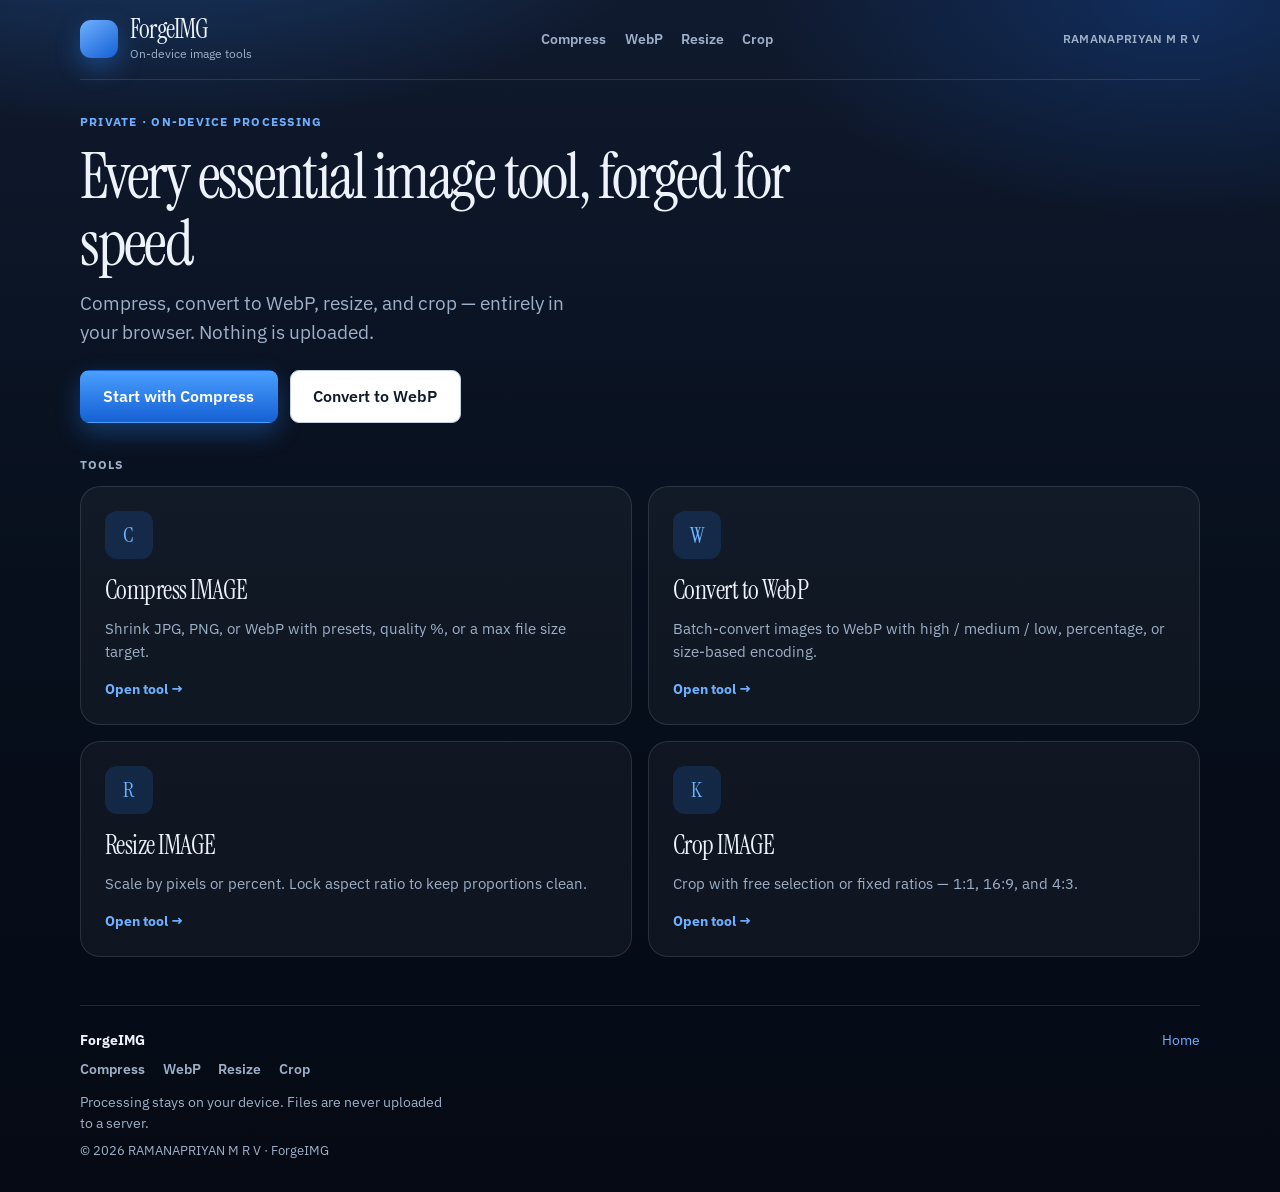
==== index.html @ e2108787 "Replace png-to-webp with ForgeIMG multi-tool suite. Add compress, convert-webp, resize, and crop at " ====
<!DOCTYPE html>
<html lang="en">
  <head>
    <meta charset="UTF-8" />
    <meta name="viewport" content="width=device-width, initial-scale=1" />
    <title>ForgeIMG — On-device image tools</title>
    <meta
      name="description"
      content="ForgeIMG: compress, convert to WebP, resize, and crop images in your browser."
    />
    <link rel="preconnect" href="https://fonts.googleapis.com" />
    <link rel="preconnect" href="https://fonts.gstatic.com" crossorigin />
    <link
      href="https://fonts.googleapis.com/css2?family=IBM+Plex+Sans:wght@400;500;600;700&family=Instrument+Serif:ital@0;1&display=swap"
      rel="stylesheet"
    />
    <link rel="stylesheet" href="assets/css/tokens.css" />
    <link rel="stylesheet" href="assets/css/components.css" />
    <link rel="stylesheet" href="assets/css/site.css" />
  </head>
  <body data-tool="home">
    <div class="site-shell">
      <header class="site-header" id="site-header"></header>
      <main class="site-main">
        <section class="hero">
          <p class="eyebrow">Private · on-device processing</p>
          <h1>Every essential image tool, forged for speed</h1>
          <p class="lede">
            Compress, convert to WebP, resize, and crop — entirely in your
            browser. Nothing is uploaded.
          </p>
          <div class="hero-actions">
            <a class="btn btn-primary btn-lg" href="compress/">Start with Compress</a>
            <a class="btn btn-secondary btn-lg" href="convert-webp/">Convert to WebP</a>
          </div>
        </section>

        <p class="section-label">Tools</p>
        <section class="tool-grid" aria-label="ForgeIMG tools">
          <a class="tool-card" href="compress/">
            <div class="tool-card-icon" aria-hidden="true">C</div>
            <h2>Compress IMAGE</h2>
            <p>
              Shrink JPG, PNG, or WebP with presets, quality %, or a max file
              size target.
            </p>
            <span class="tool-card-cta">Open tool →</span>
          </a>
          <a class="tool-card" href="convert-webp/">
            <div class="tool-card-icon" aria-hidden="true">W</div>
            <h2>Convert to WebP</h2>
            <p>
              Batch-convert images to WebP with high / medium / low, percentage,
              or size-based encoding.
            </p>
            <span class="tool-card-cta">Open tool →</span>
          </a>
          <a class="tool-card" href="resize/">
            <div class="tool-card-icon" aria-hidden="true">R</div>
            <h2>Resize IMAGE</h2>
            <p>
              Scale by pixels or percent. Lock aspect ratio to keep proportions
              clean.
            </p>
            <span class="tool-card-cta">Open tool →</span>
          </a>
          <a class="tool-card" href="crop/">
            <div class="tool-card-icon" aria-hidden="true">K</div>
            <h2>Crop IMAGE</h2>
            <p>
              Crop with free selection or fixed ratios — 1:1, 16:9, and 4:3.
            </p>
            <span class="tool-card-cta">Open tool →</span>
          </a>
        </section>
      </main>
      <footer class="site-footer" id="site-footer"></footer>
    </div>
    <script src="assets/js/chrome.js"></script>
  </body>
</html>
---- assets/css/tokens.css ----
:root {
  --bg-deep: #070f1c;
  --bg-mid: #101a2e;
  --accent: #2f8cff;
  --accent-hot: #6eb0ff;
  --accent-deep: #1560d4;
  --accent-soft: rgba(47, 140, 255, 0.16);
  --surface: #ffffff;
  --surface-muted: #f5f8fc;
  --ink: #0f1b2d;
  --ink-muted: #5b6b82;
  --ink-faint: #8a99ae;
  --ink-on-dark: #eef3fb;
  --ink-dark-muted: #9eb0c8;
  --line: #d7e0ec;
  --line-strong: #c2cfdf;
  --line-on-dark: rgba(238, 243, 251, 0.12);
  --ok: #0f8a5f;
  --ok-bg: #e8f7f1;
  --danger: #c0392b;
  --radius: 14px;
  --radius-sm: 9px;
  --radius-lg: 20px;
  --space-1: 0.25rem;
  --space-2: 0.5rem;
  --space-3: 0.75rem;
  --space-4: 1rem;
  --space-5: 1.5rem;
  --space-6: 2rem;
  --space-7: 3rem;
  --space-8: 4rem;
  --max: 1120px;
  --font-display: "Instrument Serif", Georgia, serif;
  --font-ui: "IBM Plex Sans", "Segoe UI", sans-serif;
  --shadow: 0 1px 2px rgba(15, 27, 45, 0.05), 0 12px 32px rgba(15, 27, 45, 0.08);
  --shadow-lg: 0 28px 70px rgba(3, 12, 28, 0.5);
  --blue-ring: rgba(47, 140, 255, 0.28);
}
---- assets/css/components.css ----
*,
*::before,
*::after {
  box-sizing: border-box;
}

/* .btn { display:inline-flex } must not override native hidden */
[hidden] {
  display: none !important;
}

html {
  scroll-behavior: smooth;
}

body {
  margin: 0;
  min-height: 100vh;
  font-family: var(--font-ui);
  font-size: 15.5px;
  color: var(--ink-on-dark);
  background:
    radial-gradient(1000px 480px at 12% -12%, rgba(47, 140, 255, 0.34), transparent 56%),
    radial-gradient(800px 420px at 92% 0%, rgba(21, 96, 212, 0.28), transparent 52%),
    linear-gradient(180deg, var(--bg-mid) 0%, var(--bg-deep) 50%, #050a14 100%);
  line-height: 1.5;
  -webkit-font-smoothing: antialiased;
}

body.modal-open {
  overflow: hidden;
}

a {
  color: var(--accent-hot);
  text-decoration: none;
}

a:hover {
  text-decoration: underline;
}

.site-shell {
  width: min(var(--max), calc(100% - 2rem));
  margin: 0 auto;
  min-height: 100vh;
  display: flex;
  flex-direction: column;
}

.site-main {
  flex: 1;
  padding-bottom: var(--space-7);
}

/* Header */
.site-header {
  display: flex;
  align-items: center;
  justify-content: space-between;
  gap: var(--space-4);
  padding: var(--space-4) 0;
  border-bottom: 1px solid var(--line-on-dark);
  margin-bottom: var(--space-6);
}

.brand-link {
  display: flex;
  align-items: center;
  gap: 0.75rem;
  color: inherit;
  text-decoration: none;
}

.brand-link:hover {
  text-decoration: none;
}

.brand-mark {
  width: 38px;
  height: 38px;
  border-radius: 11px;
  background: linear-gradient(145deg, var(--accent-hot), var(--accent-deep));
  box-shadow: 0 10px 24px rgba(47, 140, 255, 0.35);
  flex-shrink: 0;
}

.brand-name {
  margin: 0;
  font-family: var(--font-display);
  font-size: 1.65rem;
  letter-spacing: -0.03em;
  line-height: 1;
}

.brand-tag {
  margin: 0.15rem 0 0;
  font-size: 0.75rem;
  color: var(--ink-dark-muted);
}

.header-nav {
  display: flex;
  flex-wrap: wrap;
  align-items: center;
  gap: 0.35rem 0.85rem;
}

.header-nav a {
  color: var(--ink-dark-muted);
  font-size: 0.86rem;
  font-weight: 600;
  text-decoration: none;
  padding: 0.35rem 0.15rem;
}

.header-nav a:hover,
.header-nav a.is-active {
  color: var(--ink-on-dark);
}

.header-author {
  margin: 0;
  font-size: 0.75rem;
  font-weight: 600;
  color: var(--ink-dark-muted);
  letter-spacing: 0.03em;
}

/* Footer */
.site-footer {
  margin-top: auto;
  padding: var(--space-5) 0 var(--space-6);
  border-top: 1px solid var(--line-on-dark);
  color: var(--ink-dark-muted);
  font-size: 0.86rem;
}

.footer-grid {
  display: flex;
  flex-wrap: wrap;
  justify-content: space-between;
  gap: var(--space-4);
}

.footer-links {
  display: flex;
  flex-wrap: wrap;
  gap: 0.75rem 1.1rem;
}

.footer-links a {
  color: var(--ink-dark-muted);
  font-weight: 600;
  text-decoration: none;
}

.footer-links a:hover {
  color: var(--accent-hot);
}

.footer-note {
  margin: var(--space-3) 0 0;
  max-width: 46ch;
}

.footer-copy {
  margin: var(--space-2) 0 0;
  font-size: 0.8rem;
}

/* Buttons */
.btn {
  display: inline-flex;
  align-items: center;
  justify-content: center;
  gap: 0.35rem;
  border: 1px solid transparent;
  border-radius: var(--radius-sm);
  font: inherit;
  font-weight: 600;
  font-size: 0.875rem;
  padding: 0.6rem 1.05rem;
  cursor: pointer;
  text-decoration: none;
  transition: background 0.15s ease, border-color 0.15s ease, transform 0.15s ease;
}

.btn:hover {
  text-decoration: none;
}

.btn:disabled {
  opacity: 0.45;
  cursor: not-allowed;
}

.btn-lg {
  padding: 0.85rem 1.4rem;
  font-size: 0.98rem;
}

.btn-primary {
  background: linear-gradient(180deg, #4a9fff, var(--accent-deep));
  color: #fff;
  box-shadow: 0 10px 24px rgba(47, 140, 255, 0.32);
}

.btn-primary:hover:not(:disabled) {
  background: linear-gradient(180deg, #6eb0ff, #1a6fe0);
  color: #fff;
  transform: translateY(-1px);
  box-shadow: 0 14px 28px rgba(47, 140, 255, 0.4);
}

.btn-primary:active:not(:disabled) {
  background: linear-gradient(180deg, var(--accent-deep), #0f4fa8);
  color: #fff;
  transform: translateY(1px);
  box-shadow: 0 4px 12px rgba(47, 140, 255, 0.28);
}

.btn-secondary {
  background: var(--surface);
  color: var(--ink);
  border-color: var(--line-strong);
}

.btn-secondary:hover:not(:disabled) {
  background: var(--surface-muted);
}

.btn-tiny {
  padding: 0.32rem 0.65rem;
  font-size: 0.78rem;
}

.icon-btn {
  width: 36px;
  height: 36px;
  border: 1px solid var(--line);
  border-radius: var(--radius-sm);
  background: var(--surface);
  color: var(--ink-muted);
  font-size: 1rem;
  cursor: pointer;
}

.icon-btn:hover {
  background: var(--surface-muted);
  color: var(--ink);
}

/* Tool cards */
.tool-grid {
  display: grid;
  grid-template-columns: repeat(2, 1fr);
  gap: var(--space-4);
}

.tool-card {
  display: block;
  padding: var(--space-5);
  border-radius: var(--radius-lg);
  background: rgba(255, 255, 255, 0.04);
  border: 1px solid var(--line-on-dark);
  color: inherit;
  text-decoration: none;
  transition: border-color 0.15s ease, background 0.15s ease, transform 0.15s ease;
  animation: rise 0.65s ease both;
}

.tool-card:hover {
  text-decoration: none;
  border-color: rgba(110, 176, 255, 0.45);
  background: rgba(47, 140, 255, 0.1);
  transform: translateY(-2px);
}

.tool-card-icon {
  width: 48px;
  height: 48px;
  border-radius: 12px;
  display: grid;
  place-items: center;
  margin-bottom: var(--space-3);
  background: var(--accent-soft);
  color: var(--accent-hot);
  font-family: var(--font-display);
  font-size: 1.35rem;
}

.tool-card h2 {
  margin: 0 0 0.4rem;
  font-family: var(--font-display);
  font-size: 1.65rem;
  font-weight: 400;
  letter-spacing: -0.02em;
}

.tool-card p {
  margin: 0;
  color: var(--ink-dark-muted);
  font-size: 0.95rem;
}

.tool-card-cta {
  display: inline-block;
  margin-top: var(--space-4);
  font-size: 0.85rem;
  font-weight: 700;
  color: var(--accent-hot);
}

/* Modal */
.modal-root {
  position: fixed;
  inset: 0;
  z-index: 50;
  display: flex;
  justify-content: flex-end;
  align-items: stretch;
  padding: 0;
}

.modal-root[hidden] {
  display: none;
}

.modal-backdrop {
  position: absolute;
  inset: 0;
  background: rgba(4, 10, 20, 0.5);
  backdrop-filter: blur(5px);
  animation: backdropIn 0.2s ease;
}

.modal {
  position: relative;
  z-index: 1;
  width: min(520px, 100%);
  height: 100%;
  max-height: 100vh;
  display: flex;
  flex-direction: column;
  background: var(--surface);
  color: var(--ink);
  border-radius: 0;
  border-left: 1px solid rgba(255, 255, 255, 0.08);
  box-shadow: -18px 0 48px rgba(3, 12, 28, 0.45);
  overflow: hidden;
  animation: drawerIn 0.28s cubic-bezier(0.22, 1, 0.36, 1);
}

@keyframes backdropIn {
  from {
    opacity: 0;
  }
  to {
    opacity: 1;
  }
}

@keyframes drawerIn {
  from {
    opacity: 0.85;
    transform: translateX(28px);
  }
  to {
    opacity: 1;
    transform: none;
  }
}

.modal-header {
  display: flex;
  align-items: flex-start;
  justify-content: space-between;
  gap: var(--space-4);
  padding: 1.15rem 1.25rem 0.95rem;
  border-bottom: 1px solid var(--line);
}

.modal-kicker {
  margin: 0 0 0.2rem;
  font-size: 0.7rem;
  font-weight: 700;
  letter-spacing: 0.08em;
  text-transform: uppercase;
  color: var(--accent);
}

.modal-header h2 {
  margin: 0;
  font-size: 1.25rem;
  font-weight: 700;
  letter-spacing: -0.02em;
}

.steps {
  display: grid;
  grid-template-columns: repeat(3, 1fr);
  gap: 0.35rem;
  padding: 0.75rem 1.25rem;
  background: var(--surface-muted);
  border-bottom: 1px solid var(--line);
}

.step {
  display: flex;
  align-items: center;
  justify-content: center;
  gap: 0.45rem;
  border: 1px solid transparent;
  background: transparent;
  color: var(--ink-faint);
  font: inherit;
  font-size: 0.82rem;
  font-weight: 600;
  padding: 0.55rem 0.4rem;
  border-radius: 999px;
  cursor: pointer;
}

.step.is-active {
  background: var(--surface);
  color: var(--ink);
  border-color: var(--line);
  box-shadow: 0 1px 2px rgba(15, 27, 45, 0.06);
}

.step.is-done {
  color: var(--accent);
}

.step-num {
  width: 20px;
  height: 20px;
  border-radius: 50%;
  display: grid;
  place-items: center;
  font-size: 0.7rem;
  background: #e7eef8;
  color: var(--ink-muted);
}

.step.is-active .step-num {
  background: var(--accent);
  color: #fff;
}

.modal-body {
  flex: 1;
  overflow: auto;
  padding: 1.15rem 1.25rem;
  background: #fbfcfe;
}

.step-view {
  display: none;
}

.step-view.is-active {
  display: block;
}

.dropzone {
  min-height: 220px;
  border: 1.5px dashed var(--line-strong);
  border-radius: var(--radius);
  background: var(--surface);
  display: grid;
  place-items: center;
  cursor: pointer;
  transition: border-color 0.15s ease, background 0.15s ease, box-shadow 0.15s ease;
}

.dropzone:hover,
.dropzone:focus-visible {
  border-color: #9fc0f5;
  background: #eef5ff;
  outline: none;
}

.dropzone.is-dragover {
  border-color: var(--accent);
  background: #eef5ff;
  box-shadow: 0 0 0 4px var(--blue-ring);
}

.dropzone.has-files {
  border-style: solid;
  border-color: #8fd0b4;
  background: var(--ok-bg);
}

.dropzone-inner {
  text-align: center;
  padding: 1.5rem 1rem;
}

.drop-icon {
  width: 52px;
  height: 52px;
  margin: 0 auto 0.8rem;
  display: grid;
  place-items: center;
  border-radius: 12px;
  color: var(--accent);
  background: #e8f1ff;
  border: 1px solid #cfe0fb;
  font-size: 1.25rem;
}

.dropzone-title {
  margin: 0;
  font-size: 1.05rem;
  font-weight: 700;
}

.dropzone-hint {
  margin: 0.35rem 0 1.1rem;
  color: var(--ink-faint);
  font-size: 0.85rem;
}

.dropzone-actions {
  display: flex;
  flex-wrap: wrap;
  gap: 0.5rem;
  justify-content: center;
}

.file-count {
  margin: 1rem 0 0;
  color: var(--ok);
  font-weight: 600;
  font-size: 0.88rem;
}

.linkish {
  margin-top: 0.75rem;
  border: 0;
  background: transparent;
  color: var(--accent);
  font: inherit;
  font-size: 0.85rem;
  font-weight: 600;
  cursor: pointer;
  text-decoration: underline;
  text-underline-offset: 2px;
}

.linkish:hover {
  color: var(--accent-deep);
}

.field-label {
  display: block;
  margin-bottom: 0.45rem;
  font-size: 0.75rem;
  font-weight: 700;
  color: var(--ink-muted);
  text-transform: uppercase;
  letter-spacing: 0.04em;
}

.field-label strong {
  color: var(--ink);
  font-size: 0.95rem;
  text-transform: none;
  letter-spacing: 0;
}

.field-help {
  margin: 0.45rem 0 0;
  font-size: 0.8rem;
  color: var(--ink-faint);
}

.segmented {
  display: grid;
  grid-template-columns: repeat(3, 1fr);
  gap: 2px;
  padding: 3px;
  border-radius: 10px;
  background: #eef3f9;
  border: 1px solid var(--line);
}

.segmented-2 {
  grid-template-columns: repeat(2, 1fr);
}

.segmented-4 {
  grid-template-columns: repeat(4, 1fr);
}

.mode-tab {
  border: 0;
  background: transparent;
  color: var(--ink-muted);
  font: inherit;
  font-size: 0.8rem;
  font-weight: 600;
  padding: 0.52rem 0.25rem;
  border-radius: 8px;
  cursor: pointer;
}

.mode-tab.is-active {
  background: var(--surface);
  color: var(--ink);
  box-shadow: 0 1px 2px rgba(15, 27, 45, 0.08);
}

.mode-panel {
  display: none;
  margin-top: var(--space-4);
}

.mode-panel.is-active {
  display: block;
}

.preset-row,
.settings-stack {
  display: grid;
  gap: 0.4rem;
}

.chip {
  display: grid;
  grid-template-columns: auto 1fr auto;
  align-items: center;
  gap: 0.55rem;
  padding: 0.62rem 0.75rem;
  border-radius: var(--radius-sm);
  border: 1px solid var(--line);
  background: var(--surface);
  cursor: pointer;
}

.chip:has(input:checked) {
  border-color: #9fc0f5;
  background: #eef5ff;
}

.chip input {
  accent-color: var(--accent);
  margin: 0;
}

.chip span {
  font-weight: 600;
  font-size: 0.9rem;
}

.chip small {
  color: var(--ink-faint);
  font-variant-numeric: tabular-nums;
}

input[type="range"] {
  width: 100%;
  accent-color: var(--accent);
}

input[type="number"],
input[type="text"],
select {
  width: 100%;
  appearance: textfield;
  background: var(--surface);
  border: 1px solid var(--line);
  border-radius: var(--radius-sm);
  color: var(--ink);
  font: inherit;
  font-weight: 500;
  padding: 0.62rem 0.75rem;
}

input:focus,
select:focus {
  outline: none;
  border-color: var(--accent);
  box-shadow: 0 0 0 3px var(--blue-ring);
}

.check-inline {
  display: flex;
  align-items: center;
  gap: 0.5rem;
  font-size: 0.9rem;
  color: var(--ink-muted);
  cursor: pointer;
}

.check-inline input {
  accent-color: var(--accent);
  width: auto;
}

.settings-note {
  margin-top: var(--space-4);
  padding: 0.75rem 0.85rem;
  border-radius: var(--radius-sm);
  background: #eef3f9;
  color: var(--ink-muted);
  font-size: 0.86rem;
  font-weight: 500;
}

.results-empty {
  min-height: 200px;
  display: grid;
  place-items: center;
  color: var(--ink-faint);
}

.results-summary {
  margin: 0 0 0.85rem;
  color: var(--ink-muted);
  font-size: 0.88rem;
}

.table-wrap {
  overflow-x: auto;
  border: 1px solid var(--line);
  border-radius: var(--radius-sm);
  background: var(--surface);
}

table {
  width: 100%;
  border-collapse: collapse;
  min-width: 560px;
}

th,
td {
  padding: 0.68rem 0.8rem;
  text-align: left;
  border-bottom: 1px solid var(--line);
  font-size: 0.86rem;
}

th {
  background: #f7fafc;
  color: var(--ink-muted);
  font-weight: 700;
  font-size: 0.7rem;
  text-transform: uppercase;
  letter-spacing: 0.05em;
}

tbody tr:last-child td {
  border-bottom: 0;
}

.saved-pos {
  color: var(--ok);
  font-weight: 600;
}

.saved-neg,
.status-err {
  color: var(--danger);
  font-weight: 600;
}

.modal-footer {
  display: flex;
  align-items: center;
  justify-content: space-between;
  gap: 0.75rem;
  padding: 0.9rem 1.25rem;
  border-top: 1px solid var(--line);
  background: var(--surface);
}

.footer-right {
  display: flex;
  flex-wrap: wrap;
  gap: 0.45rem;
  justify-content: flex-end;
}

.crop-stage {
  display: grid;
  gap: var(--space-3);
}

.crop-canvas-wrap {
  position: relative;
  max-width: 100%;
  overflow: auto;
  border: 1px solid var(--line);
  border-radius: var(--radius-sm);
  background: #111827;
  min-height: 240px;
}

.crop-canvas-wrap canvas {
  display: block;
  max-width: 100%;
  cursor: crosshair;
}

.form-row {
  display: grid;
  grid-template-columns: 1fr 1fr;
  gap: var(--space-3);
}

@keyframes rise {
  from {
    opacity: 0;
    transform: translateY(14px);
  }
  to {
    opacity: 1;
    transform: translateY(0);
  }
}

@media (max-width: 800px) {
  .site-header {
    flex-direction: column;
    align-items: flex-start;
  }

  .tool-grid {
    grid-template-columns: 1fr;
  }

  .form-row {
    grid-template-columns: 1fr;
  }

  .segmented-4 {
    grid-template-columns: repeat(2, 1fr);
  }

  .modal {
    width: 100%;
  }

  .modal-footer {
    flex-direction: column;
    align-items: stretch;
  }

  .footer-right {
    width: 100%;
  }

  .steps {
    gap: 0.2rem;
  }

  .step {
    font-size: 0.72rem;
  }
}
---- assets/css/site.css ----
.hero {
  max-width: 720px;
  margin-bottom: var(--space-6);
  animation: rise 0.7s ease both;
}

.eyebrow {
  margin: 0 0 var(--space-3);
  font-size: 0.78rem;
  font-weight: 700;
  letter-spacing: 0.1em;
  text-transform: uppercase;
  color: var(--accent-hot);
}

.hero h1 {
  margin: 0 0 var(--space-3);
  font-family: var(--font-display);
  font-size: clamp(2.5rem, 6vw, 4rem);
  font-weight: 400;
  letter-spacing: -0.035em;
  line-height: 1.05;
}

.hero .lede {
  margin: 0 0 var(--space-5);
  color: var(--ink-dark-muted);
  font-size: clamp(1.05rem, 2vw, 1.2rem);
  max-width: 46ch;
}

.hero-actions {
  display: flex;
  flex-wrap: wrap;
  gap: var(--space-3);
}

.section-label {
  margin: 0 0 var(--space-3);
  font-size: 0.78rem;
  font-weight: 700;
  letter-spacing: 0.08em;
  text-transform: uppercase;
  color: var(--ink-dark-muted);
}

.tool-layout {
  display: grid;
  grid-template-columns: minmax(0, 1fr) minmax(320px, 440px);
  gap: var(--space-5);
  align-items: start;
  min-height: min(72vh, 720px);
}

.tool-page-hero {
  max-width: 520px;
  padding-top: var(--space-2);
  animation: rise 0.65s ease both;
}

.tool-page-hero h1 {
  margin: 0 0 var(--space-3);
  font-family: var(--font-display);
  font-size: clamp(2.2rem, 5vw, 3.4rem);
  font-weight: 400;
  letter-spacing: -0.03em;
  line-height: 1.08;
}

.tool-page-hero p {
  margin: 0;
  color: var(--ink-dark-muted);
  font-size: 1.05rem;
  max-width: 40ch;
}

#tool-workspace {
  position: sticky;
  top: var(--space-4);
  animation: rise 0.7s ease 0.08s both;
}

.workspace-panel {
  display: flex;
  flex-direction: column;
  min-height: min(72vh, 720px);
  max-height: min(82vh, 820px);
  background: var(--surface);
  color: var(--ink);
  border-radius: var(--radius-lg);
  border: 1px solid rgba(255, 255, 255, 0.08);
  box-shadow: var(--shadow-lg);
  overflow: hidden;
}

.workspace-header {
  flex-shrink: 0;
}

.workspace-body {
  flex: 1;
  min-height: 0;
}

.workspace-footer {
  flex-shrink: 0;
}

@media (max-width: 900px) {
  .tool-layout {
    grid-template-columns: 1fr;
    min-height: 0;
  }

  #tool-workspace {
    position: static;
  }

  .workspace-panel {
    min-height: 520px;
    max-height: none;
  }
}

.tool-card:nth-child(1) {
  animation-delay: 0.05s;
}
.tool-card:nth-child(2) {
  animation-delay: 0.1s;
}
.tool-card:nth-child(3) {
  animation-delay: 0.15s;
}
.tool-card:nth-child(4) {
  animation-delay: 0.2s;
}
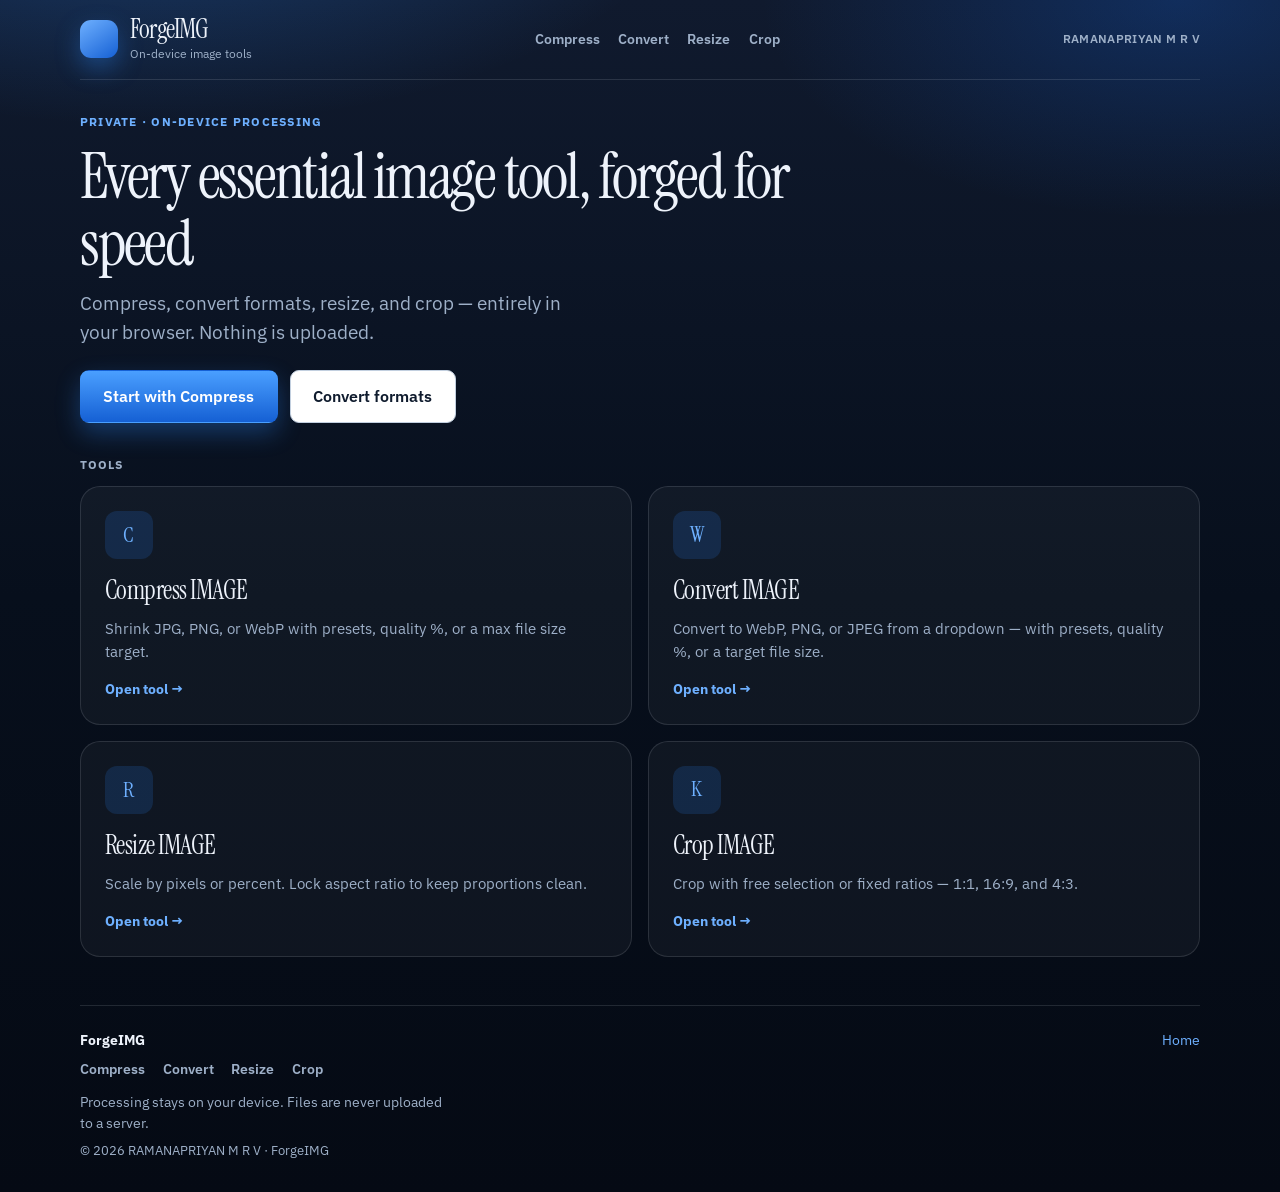
==== commit c5d9a598: "Add dynamic Convert tool (WebP/PNG/JPEG) and rename path to convert/. Co-authored-by: Cursor <cursor" ====
--- a/index.html
+++ b/index.html
@@ -6,7 +6,7 @@
     <title>ForgeIMG — On-device image tools</title>
     <meta
       name="description"
-      content="ForgeIMG: compress, convert to WebP, resize, and crop images in your browser."
+      content="ForgeIMG: compress, convert formats, resize, and crop images in your browser."
     />
     <link rel="preconnect" href="https://fonts.googleapis.com" />
     <link rel="preconnect" href="https://fonts.gstatic.com" crossorigin />
@@ -26,12 +26,12 @@
           <p class="eyebrow">Private · on-device processing</p>
           <h1>Every essential image tool, forged for speed</h1>
           <p class="lede">
-            Compress, convert to WebP, resize, and crop — entirely in your
+            Compress, convert formats, resize, and crop — entirely in your
             browser. Nothing is uploaded.
           </p>
           <div class="hero-actions">
             <a class="btn btn-primary btn-lg" href="compress/">Start with Compress</a>
-            <a class="btn btn-secondary btn-lg" href="convert-webp/">Convert to WebP</a>
+            <a class="btn btn-secondary btn-lg" href="convert/">Convert formats</a>
           </div>
         </section>
 
@@ -46,12 +46,12 @@
             </p>
             <span class="tool-card-cta">Open tool →</span>
           </a>
-          <a class="tool-card" href="convert-webp/">
+          <a class="tool-card" href="convert/">
             <div class="tool-card-icon" aria-hidden="true">W</div>
-            <h2>Convert to WebP</h2>
+            <h2>Convert IMAGE</h2>
             <p>
-              Batch-convert images to WebP with high / medium / low, percentage,
-              or size-based encoding.
+              Convert to WebP, PNG, or JPEG from a dropdown — with presets,
+              quality %, or a target file size.
             </p>
             <span class="tool-card-cta">Open tool →</span>
           </a>
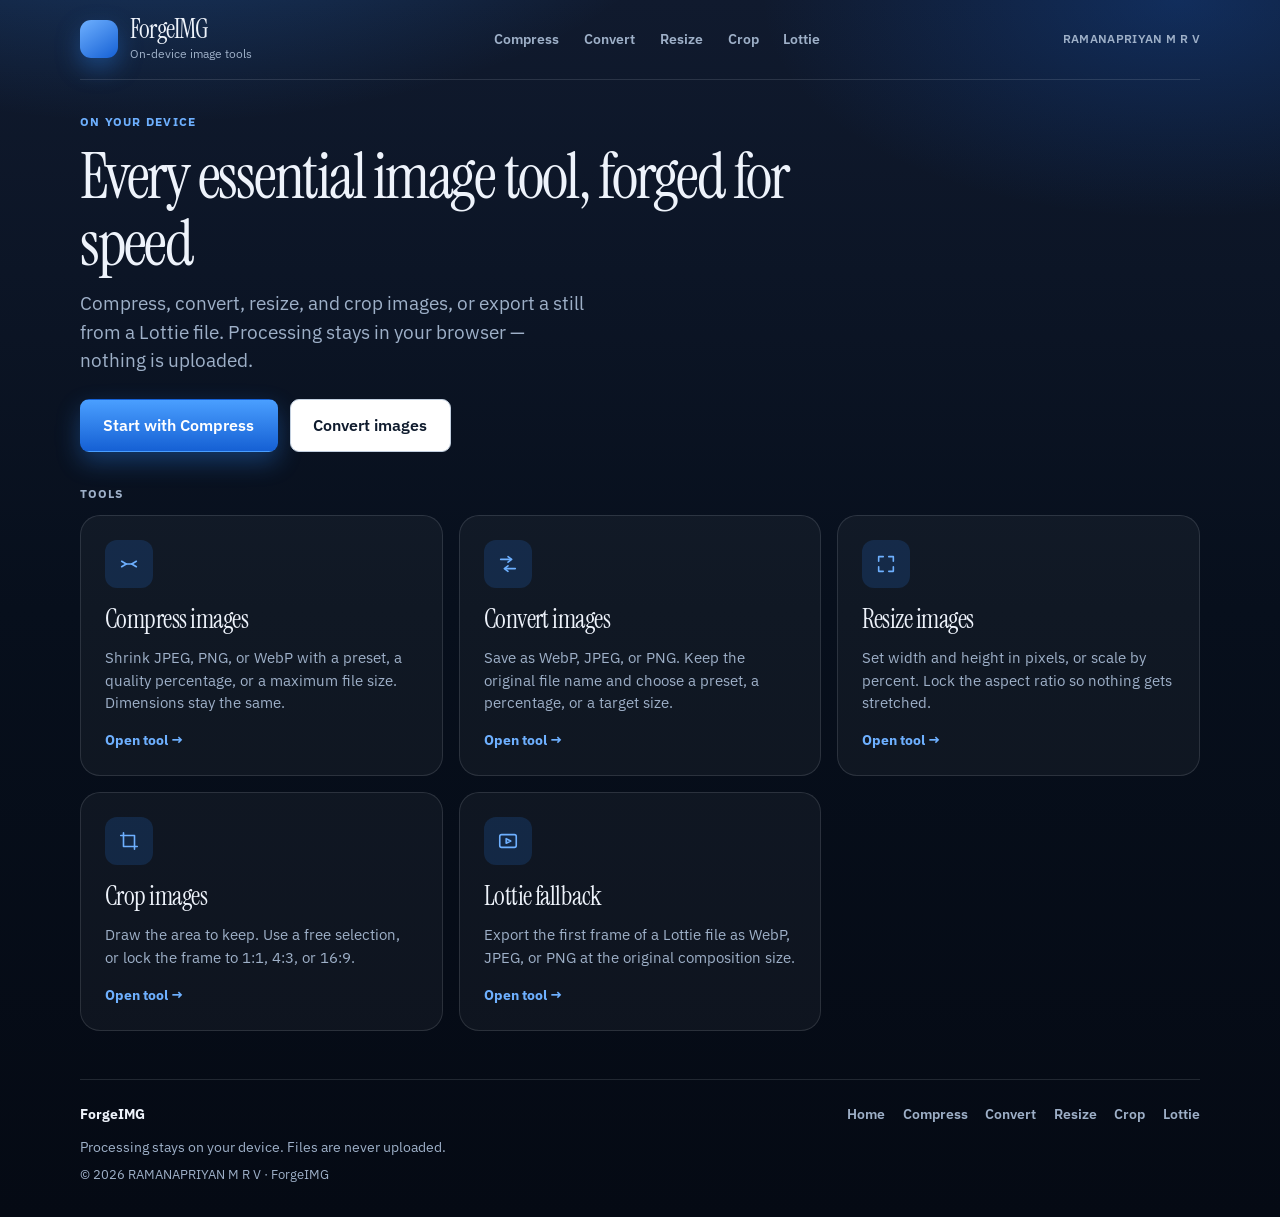
==== commit d44132e8: "Add Lottie fallback export and make the image tools keep size, color, and copy consistent. Co-author" ====
--- a/index.html
+++ b/index.html
@@ -6,7 +6,7 @@
     <title>ForgeIMG — On-device image tools</title>
     <meta
       name="description"
-      content="ForgeIMG: compress, convert formats, resize, and crop images in your browser."
+      content="ForgeIMG: compress, convert formats, resize, crop, and Lottie fallbacks in your browser."
     />
     <link rel="preconnect" href="https://fonts.googleapis.com" />
     <link rel="preconnect" href="https://fonts.gstatic.com" crossorigin />
@@ -23,52 +23,72 @@
       <header class="site-header" id="site-header"></header>
       <main class="site-main">
         <section class="hero">
-          <p class="eyebrow">Private · on-device processing</p>
+          <p class="eyebrow">On your device</p>
           <h1>Every essential image tool, forged for speed</h1>
           <p class="lede">
-            Compress, convert formats, resize, and crop — entirely in your
-            browser. Nothing is uploaded.
+            Compress, convert, resize, and crop images, or export a still from
+            a Lottie file. Processing stays in your browser — nothing is uploaded.
           </p>
           <div class="hero-actions">
             <a class="btn btn-primary btn-lg" href="compress/">Start with Compress</a>
-            <a class="btn btn-secondary btn-lg" href="convert/">Convert formats</a>
+            <a class="btn btn-secondary btn-lg" href="convert/">Convert images</a>
           </div>
         </section>
 
         <p class="section-label">Tools</p>
         <section class="tool-grid" aria-label="ForgeIMG tools">
           <a class="tool-card" href="compress/">
-            <div class="tool-card-icon" aria-hidden="true">C</div>
-            <h2>Compress IMAGE</h2>
+            <div class="tool-card-icon" aria-hidden="true">
+              <svg viewBox="0 0 24 24"><path d="M4 9l5 3-5 3"/><path d="M20 9l-5 3 5 3"/><path d="M9 12h6"/></svg>
+            </div>
+            <h2>Compress images</h2>
             <p>
-              Shrink JPG, PNG, or WebP with presets, quality %, or a max file
-              size target.
+              Shrink JPEG, PNG, or WebP with a preset, a quality percentage, or
+              a maximum file size. Dimensions stay the same.
             </p>
             <span class="tool-card-cta">Open tool →</span>
           </a>
           <a class="tool-card" href="convert/">
-            <div class="tool-card-icon" aria-hidden="true">W</div>
-            <h2>Convert IMAGE</h2>
+            <div class="tool-card-icon" aria-hidden="true">
+              <svg viewBox="0 0 24 24"><path d="M4 7h11"/><path d="M12 4l4 3-4 3"/><path d="M20 17H9"/><path d="M12 14l-4 3 4 3"/></svg>
+            </div>
+            <h2>Convert images</h2>
             <p>
-              Convert to WebP, PNG, or JPEG from a dropdown — with presets,
-              quality %, or a target file size.
+              Save as WebP, JPEG, or PNG. Keep the original file name and choose
+              a preset, a percentage, or a target size.
             </p>
             <span class="tool-card-cta">Open tool →</span>
           </a>
           <a class="tool-card" href="resize/">
-            <div class="tool-card-icon" aria-hidden="true">R</div>
-            <h2>Resize IMAGE</h2>
+            <div class="tool-card-icon" aria-hidden="true">
+              <svg viewBox="0 0 24 24"><path d="M4 9V4h5"/><path d="M20 9V4h-5"/><path d="M4 15v5h5"/><path d="M20 15v5h-5"/></svg>
+            </div>
+            <h2>Resize images</h2>
             <p>
-              Scale by pixels or percent. Lock aspect ratio to keep proportions
-              clean.
+              Set width and height in pixels, or scale by percent. Lock the
+              aspect ratio so nothing gets stretched.
             </p>
             <span class="tool-card-cta">Open tool →</span>
           </a>
           <a class="tool-card" href="crop/">
-            <div class="tool-card-icon" aria-hidden="true">K</div>
-            <h2>Crop IMAGE</h2>
+            <div class="tool-card-icon" aria-hidden="true">
+              <svg viewBox="0 0 24 24"><path d="M6 3v15h15"/><path d="M3 6h15v15"/></svg>
+            </div>
+            <h2>Crop images</h2>
             <p>
-              Crop with free selection or fixed ratios — 1:1, 16:9, and 4:3.
+              Draw the area to keep. Use a free selection, or lock the frame to
+              1:1, 4:3, or 16:9.
+            </p>
+            <span class="tool-card-cta">Open tool →</span>
+          </a>
+          <a class="tool-card" href="lottie/">
+            <div class="tool-card-icon" aria-hidden="true">
+              <svg viewBox="0 0 24 24"><rect x="3" y="5" width="18" height="14" rx="2"/><path d="M10 9.5v5l5-2.5-5-2.5z"/></svg>
+            </div>
+            <h2>Lottie fallback</h2>
+            <p>
+              Export the first frame of a Lottie file as WebP, JPEG, or PNG at
+              the original composition size.
             </p>
             <span class="tool-card-cta">Open tool →</span>
           </a>
--- a/assets/css/components.css
+++ b/assets/css/components.css
@@ -103,7 +103,9 @@
   display: flex;
   flex-wrap: wrap;
   align-items: center;
-  gap: 0.35rem 0.85rem;
+  justify-content: center;
+  gap: 0.15rem;
+  flex: 1;
 }
 
 .header-nav a {
@@ -111,12 +113,19 @@
   font-size: 0.86rem;
   font-weight: 600;
   text-decoration: none;
-  padding: 0.35rem 0.15rem;
-}
-
-.header-nav a:hover,
+  padding: 0.4rem 0.7rem;
+  border-radius: 999px;
+}
+
+.header-nav a:hover {
+  color: var(--ink-on-dark);
+  background: rgba(255, 255, 255, 0.06);
+  text-decoration: none;
+}
+
 .header-nav a.is-active {
   color: var(--ink-on-dark);
+  background: rgba(47, 140, 255, 0.22);
 }
 
 .header-author {
@@ -140,6 +149,7 @@
   display: flex;
   flex-wrap: wrap;
   justify-content: space-between;
+  align-items: flex-start;
   gap: var(--space-4);
 }
 
@@ -195,6 +205,15 @@
   cursor: not-allowed;
 }
 
+:focus-visible {
+  outline: 2px solid var(--accent-hot);
+  outline-offset: 2px;
+}
+
+.workspace-panel :focus-visible {
+  outline-color: var(--accent);
+}
+
 .btn-lg {
   padding: 0.85rem 1.4rem;
   font-size: 0.98rem;
@@ -254,7 +273,7 @@
 /* Tool cards */
 .tool-grid {
   display: grid;
-  grid-template-columns: repeat(2, 1fr);
+  grid-template-columns: repeat(3, 1fr);
   gap: var(--space-4);
 }
 
@@ -286,8 +305,16 @@
   margin-bottom: var(--space-3);
   background: var(--accent-soft);
   color: var(--accent-hot);
-  font-family: var(--font-display);
-  font-size: 1.35rem;
+}
+
+.tool-card-icon svg {
+  width: 22px;
+  height: 22px;
+  stroke: currentColor;
+  fill: none;
+  stroke-width: 1.75;
+  stroke-linecap: round;
+  stroke-linejoin: round;
 }
 
 .tool-card h2 {
@@ -475,11 +502,14 @@
   transition: border-color 0.15s ease, background 0.15s ease, box-shadow 0.15s ease;
 }
 
-.dropzone:hover,
-.dropzone:focus-visible {
+.dropzone:hover {
   border-color: #9fc0f5;
   background: #eef5ff;
-  outline: none;
+}
+
+.dropzone.is-busy {
+  pointer-events: none;
+  opacity: 0.72;
 }
 
 .dropzone.is-dragover {
@@ -536,6 +566,81 @@
   color: var(--ok);
   font-weight: 600;
   font-size: 0.88rem;
+}
+
+.file-list {
+  list-style: none;
+  margin: 0.75rem 0 0;
+  padding: 0;
+  max-height: 168px;
+  overflow: auto;
+  border: 1px solid var(--line);
+  border-radius: var(--radius-sm);
+  background: var(--surface);
+}
+
+.file-list li {
+  display: grid;
+  grid-template-columns: minmax(0, 1fr) auto;
+  grid-template-areas:
+    "name remove"
+    "meta remove";
+  gap: 0.1rem 0.75rem;
+  align-items: center;
+  padding: 0.55rem 0.7rem;
+  border-bottom: 1px solid var(--line);
+}
+
+.file-list li:last-child {
+  border-bottom: 0;
+}
+
+.file-list-name {
+  grid-area: name;
+  font-weight: 600;
+  font-size: 0.86rem;
+  overflow: hidden;
+  text-overflow: ellipsis;
+  white-space: nowrap;
+}
+
+.file-list-meta {
+  grid-area: meta;
+  color: var(--ink-faint);
+  font-size: 0.75rem;
+}
+
+.file-remove {
+  grid-area: remove;
+  border: 0;
+  background: transparent;
+  color: var(--ink-muted);
+  font: inherit;
+  font-size: 0.78rem;
+  font-weight: 600;
+  cursor: pointer;
+  padding: 0.2rem 0.1rem;
+}
+
+.file-remove:hover {
+  color: var(--danger);
+}
+
+.tool-error {
+  margin: 0 0 0.75rem;
+  padding: 0.65rem 0.75rem;
+  border-radius: var(--radius-sm);
+  background: #fdecea;
+  color: var(--danger);
+  font-size: 0.84rem;
+  font-weight: 600;
+}
+
+.work-status {
+  margin: 0 0 0.75rem;
+  color: var(--accent-deep);
+  font-size: 0.84rem;
+  font-weight: 600;
 }
 
 .linkish {
@@ -623,10 +728,14 @@
   display: block;
 }
 
-.preset-row,
+.preset-row {
+  display: grid;
+  gap: 0.45rem;
+}
+
 .settings-stack {
   display: grid;
-  gap: 0.4rem;
+  gap: 1rem;
 }
 
 .chip {
@@ -724,38 +833,54 @@
   font-size: 0.88rem;
 }
 
-.table-wrap {
-  overflow-x: auto;
+.result-list {
+  list-style: none;
+  margin: 0;
+  padding: 0;
+  display: grid;
+  gap: 0.55rem;
+}
+
+.result-card {
+  display: flex;
+  align-items: center;
+  justify-content: space-between;
+  gap: 0.75rem;
+  padding: 0.75rem 0.8rem;
   border: 1px solid var(--line);
   border-radius: var(--radius-sm);
   background: var(--surface);
 }
 
-table {
-  width: 100%;
-  border-collapse: collapse;
-  min-width: 560px;
-}
-
-th,
-td {
-  padding: 0.68rem 0.8rem;
-  text-align: left;
-  border-bottom: 1px solid var(--line);
-  font-size: 0.86rem;
-}
-
-th {
-  background: #f7fafc;
-  color: var(--ink-muted);
+.result-copy {
+  min-width: 0;
+}
+
+.result-name,
+.result-meta,
+.result-sizes {
+  margin: 0;
+}
+
+.result-name {
   font-weight: 700;
-  font-size: 0.7rem;
-  text-transform: uppercase;
-  letter-spacing: 0.05em;
-}
-
-tbody tr:last-child td {
-  border-bottom: 0;
+  font-size: 0.9rem;
+  overflow: hidden;
+  text-overflow: ellipsis;
+  white-space: nowrap;
+}
+
+.result-meta,
+.result-sizes {
+  margin-top: 0.15rem;
+  color: var(--ink-faint);
+  font-size: 0.78rem;
+}
+
+.result-sizes {
+  display: flex;
+  flex-wrap: wrap;
+  gap: 0.35rem 0.7rem;
 }
 
 .saved-pos {
@@ -824,12 +949,37 @@
   }
 }
 
+@media (prefers-reduced-motion: reduce) {
+  *,
+  *::before,
+  *::after {
+    animation: none !important;
+    transition: none !important;
+  }
+}
+
+@media (max-width: 980px) {
+  .tool-grid {
+    grid-template-columns: repeat(2, 1fr);
+  }
+
+  .header-nav {
+    justify-content: flex-start;
+    flex-basis: 100%;
+    order: 3;
+  }
+}
+
 @media (max-width: 800px) {
   .site-header {
     flex-direction: column;
     align-items: flex-start;
   }
 
+  .header-nav {
+    order: 0;
+  }
+
   .tool-grid {
     grid-template-columns: 1fr;
   }
--- a/assets/css/site.css
+++ b/assets/css/site.css
@@ -71,7 +71,34 @@
   margin: 0;
   color: var(--ink-dark-muted);
   font-size: 1.05rem;
-  max-width: 40ch;
+  max-width: 42ch;
+}
+
+.tool-points {
+  margin: var(--space-4) 0 0;
+  padding: 0;
+  list-style: none;
+  display: grid;
+  gap: 0.55rem;
+  max-width: 42ch;
+}
+
+.tool-points li {
+  position: relative;
+  padding-left: 1.15rem;
+  color: var(--ink-dark-muted);
+  font-size: 0.95rem;
+}
+
+.tool-points li::before {
+  content: "";
+  position: absolute;
+  left: 0;
+  top: 0.5rem;
+  width: 0.4rem;
+  height: 0.4rem;
+  border-radius: 50%;
+  background: var(--accent);
 }
 
 #tool-workspace {
@@ -134,3 +161,6 @@
 .tool-card:nth-child(4) {
   animation-delay: 0.2s;
 }
+.tool-card:nth-child(5) {
+  animation-delay: 0.25s;
+}
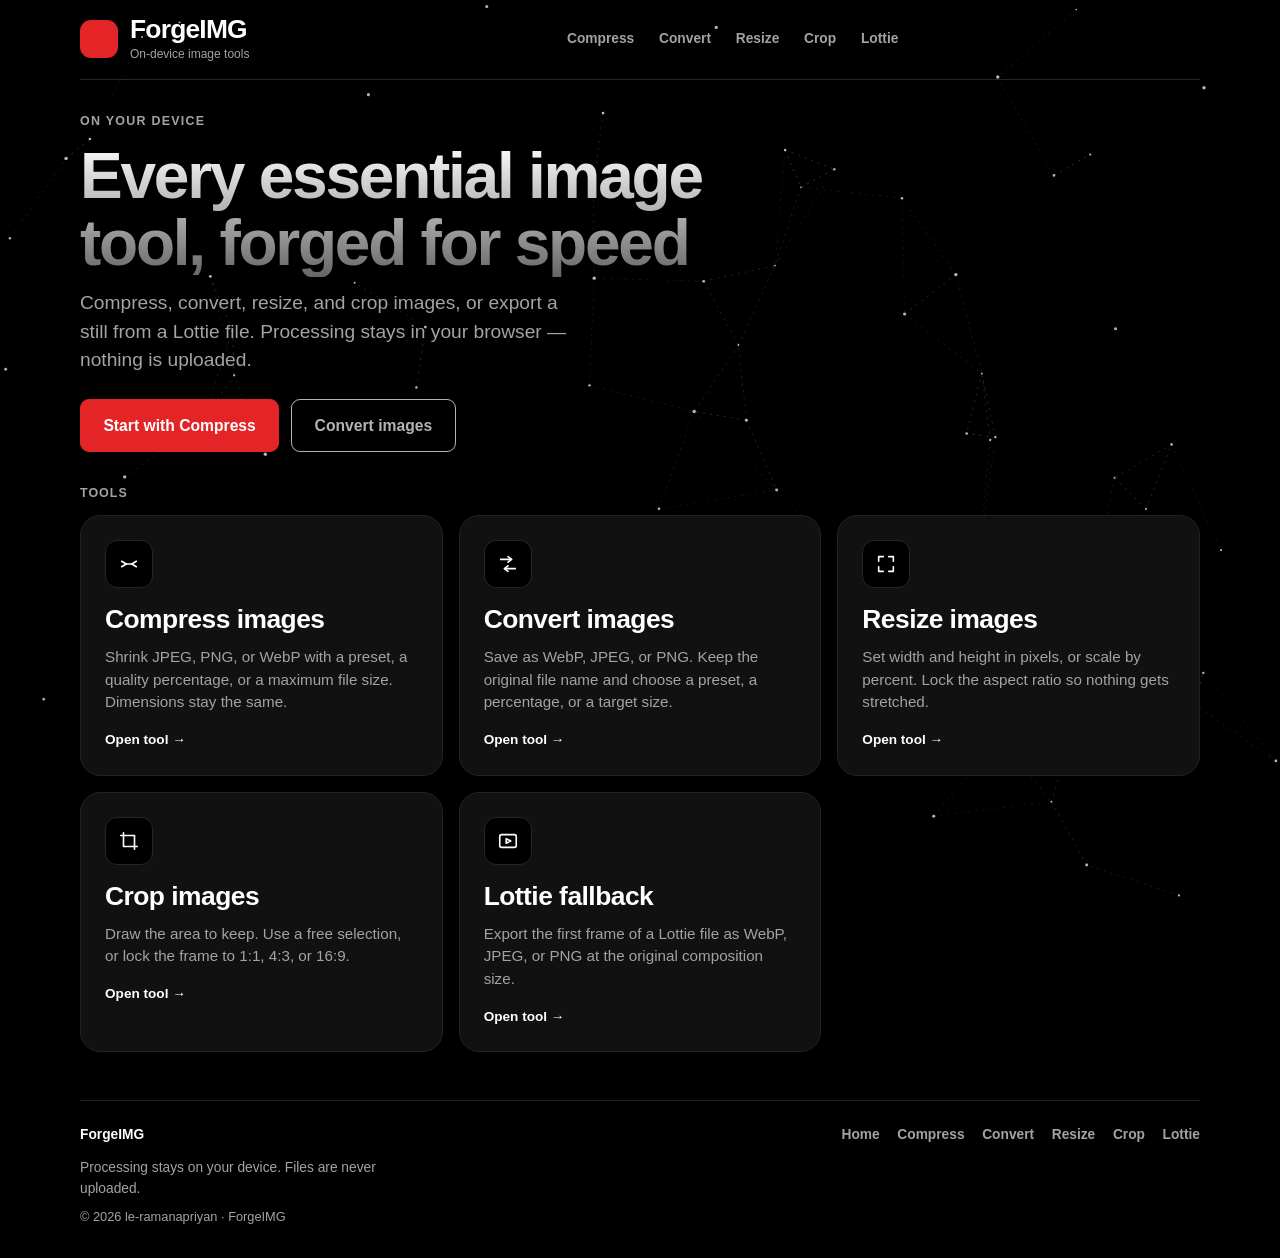
==== commit b15442ca: "Restyle ForgeIMG with the black, white, and red theme, Zoho Puvi, and a background network. Drop the" ====
--- a/index.html
+++ b/index.html
@@ -8,12 +8,7 @@
       name="description"
       content="ForgeIMG: compress, convert formats, resize, crop, and Lottie fallbacks in your browser."
     />
-    <link rel="preconnect" href="https://fonts.googleapis.com" />
-    <link rel="preconnect" href="https://fonts.gstatic.com" crossorigin />
-    <link
-      href="https://fonts.googleapis.com/css2?family=IBM+Plex+Sans:wght@400;500;600;700&family=Instrument+Serif:ital@0;1&display=swap"
-      rel="stylesheet"
-    />
+    <link rel="preconnect" href="https://static.zohocdn.com" crossorigin />
     <link rel="stylesheet" href="assets/css/tokens.css" />
     <link rel="stylesheet" href="assets/css/components.css" />
     <link rel="stylesheet" href="assets/css/site.css" />
@@ -31,7 +26,7 @@
           </p>
           <div class="hero-actions">
             <a class="btn btn-primary btn-lg" href="compress/">Start with Compress</a>
-            <a class="btn btn-secondary btn-lg" href="convert/">Convert images</a>
+            <a class="btn btn-ghost btn-lg" href="convert/">Convert images</a>
           </div>
         </section>
 
@@ -97,5 +92,6 @@
       <footer class="site-footer" id="site-footer"></footer>
     </div>
     <script src="assets/js/chrome.js"></script>
+    <script src="assets/js/network.js"></script>
   </body>
 </html>
--- a/assets/css/tokens.css
+++ b/assets/css/tokens.css
@@ -1,23 +1,77 @@
+@font-face {
+  font-family: "Zoho Puvi";
+  src: url("https://static.zohocdn.com/zohofonts/zohopuvi/4.0/Zoho_Puvi_Regular.woff2") format("woff2");
+  font-weight: 400;
+  font-style: normal;
+  font-display: swap;
+}
+
+@font-face {
+  font-family: "Zoho Puvi";
+  src: url("https://static.zohocdn.com/zohofonts/zohopuvi/4.0/Zoho_Puvi_Medium.woff2") format("woff2");
+  font-weight: 500;
+  font-style: normal;
+  font-display: swap;
+}
+
+@font-face {
+  font-family: "Zoho Puvi";
+  src: url("https://static.zohocdn.com/zohofonts/zohopuvi/4.0/Zoho_Puvi_Semibold.woff2") format("woff2");
+  font-weight: 600;
+  font-style: normal;
+  font-display: swap;
+}
+
+@font-face {
+  font-family: "Zoho Puvi";
+  src: url("https://static.zohocdn.com/zohofonts/zohopuvi/4.0/Zoho_Puvi_Bold.woff2") format("woff2");
+  font-weight: 700;
+  font-style: normal;
+  font-display: swap;
+}
+
 :root {
-  --bg-deep: #070f1c;
-  --bg-mid: #101a2e;
-  --accent: #2f8cff;
-  --accent-hot: #6eb0ff;
-  --accent-deep: #1560d4;
-  --accent-soft: rgba(47, 140, 255, 0.16);
-  --surface: #ffffff;
-  --surface-muted: #f5f8fc;
-  --ink: #0f1b2d;
-  --ink-muted: #5b6b82;
-  --ink-faint: #8a99ae;
-  --ink-on-dark: #eef3fb;
-  --ink-dark-muted: #9eb0c8;
-  --line: #d7e0ec;
-  --line-strong: #c2cfdf;
-  --line-on-dark: rgba(238, 243, 251, 0.12);
+  /* Black */
+  --black: #000000;
+  --black-hover: #272727;
+  --near-black: #111111;
+  --hairline: #222222;
+  --divider-dark: #262626;
+
+  /* White */
+  --white: #ffffff;
+  --white-hover: #e9e9e9;
+  --white-70: #ffffffb3;
+  --off-white: #f5f5f5;
+  --soft-gray: #e8e8e8;
+
+  /* Red — emphasis only: buttons, hover, selection */
+  --red: #e42527;
+  --red-hover: #c3191b;
+  --red-selection: #fb4446;
+
+  /* Roles */
+  --bg-deep: var(--black);
+  --bg-mid: var(--near-black);
+  --accent: var(--red);
+  --accent-hover: var(--red-hover);
+  --surface: var(--white);
+  --surface-muted: var(--off-white);
+  --ink: var(--near-black);
+  --ink-muted: #525252;
+  --ink-faint: #737373;
+  --ink-on-dark: var(--white);
+  --ink-dark-muted: #a3a3a3;
+  --ink-dark-faint: #737373;
+  --line: var(--soft-gray);
+  --line-strong: #a3a3a3;
+  --line-on-dark: var(--divider-dark);
+  --focus-ring: rgba(17, 17, 17, 0.14);
+  --gradient-text: linear-gradient(180deg, #ffffff 0%, #666666 100%);
   --ok: #0f8a5f;
   --ok-bg: #e8f7f1;
-  --danger: #c0392b;
+  --danger: var(--red-hover);
+
   --radius: 14px;
   --radius-sm: 9px;
   --radius-lg: 20px;
@@ -30,9 +84,8 @@
   --space-7: 3rem;
   --space-8: 4rem;
   --max: 1120px;
-  --font-display: "Instrument Serif", Georgia, serif;
-  --font-ui: "IBM Plex Sans", "Segoe UI", sans-serif;
-  --shadow: 0 1px 2px rgba(15, 27, 45, 0.05), 0 12px 32px rgba(15, 27, 45, 0.08);
-  --shadow-lg: 0 28px 70px rgba(3, 12, 28, 0.5);
-  --blue-ring: rgba(47, 140, 255, 0.28);
+  --font-display: "Zoho Puvi", -apple-system, BlinkMacSystemFont, "Segoe UI", Arial, sans-serif;
+  --font-ui: "Zoho Puvi", -apple-system, BlinkMacSystemFont, "Segoe UI", Arial, sans-serif;
+  --shadow: 0 1px 2px rgba(0, 0, 0, 0.05), 0 12px 32px rgba(0, 0, 0, 0.08);
+  --shadow-lg: 0 28px 70px rgba(0, 0, 0, 0.6);
 }
--- a/assets/css/components.css
+++ b/assets/css/components.css
@@ -19,28 +19,101 @@
   font-family: var(--font-ui);
   font-size: 15.5px;
   color: var(--ink-on-dark);
-  background:
-    radial-gradient(1000px 480px at 12% -12%, rgba(47, 140, 255, 0.34), transparent 56%),
-    radial-gradient(800px 420px at 92% 0%, rgba(21, 96, 212, 0.28), transparent 52%),
-    linear-gradient(180deg, var(--bg-mid) 0%, var(--bg-deep) 50%, #050a14 100%);
+  background: var(--bg-deep);
   line-height: 1.5;
   -webkit-font-smoothing: antialiased;
 }
 
+::selection {
+  background: var(--red-selection);
+  color: var(--white);
+}
+
 body.modal-open {
   overflow: hidden;
 }
 
 a {
-  color: var(--accent-hot);
+  color: var(--ink-on-dark);
   text-decoration: none;
+  transition: color 0.15s ease;
 }
 
 a:hover {
-  text-decoration: underline;
+  color: var(--accent);
+}
+
+.ai-hero-section {
+  position: fixed;
+  inset: 0;
+  z-index: 0;
+  overflow: hidden;
+  pointer-events: none;
+}
+
+.ai-hero-network {
+  display: block;
+  width: 100%;
+  height: 100%;
+}
+
+.cursor-hidden,
+.cursor-hidden * {
+  cursor: none !important;
+}
+
+.cursor-dot,
+.cursor-ring {
+  position: fixed;
+  top: 0;
+  left: 0;
+  z-index: 100;
+  pointer-events: none;
+  opacity: 0;
+  transition: opacity 0.15s ease;
+}
+
+.cursor-dot.is-visible,
+.cursor-ring.is-visible {
+  opacity: 1;
+}
+
+.cursor-dot::before,
+.cursor-ring::before {
+  content: "";
+  position: absolute;
+  border-radius: 50%;
+  transform: translate(-50%, -50%);
+}
+
+.cursor-dot::before {
+  width: 5px;
+  height: 5px;
+  background: var(--white);
+}
+
+.cursor-ring::before {
+  width: 28px;
+  height: 28px;
+  border: 1px solid var(--white-70);
+  transition: width 0.2s ease, height 0.2s ease, border-color 0.2s ease, background 0.2s ease;
+}
+
+.cursor-ring.is-hovering::before {
+  width: 44px;
+  height: 44px;
+  border-color: var(--white);
+  background: rgba(255, 255, 255, 0.06);
+}
+
+.cursor-ring.is-pressed::before {
+  width: 20px;
+  height: 20px;
 }
 
 .site-shell {
+  position: relative;
+  z-index: 1;
   width: min(var(--max), calc(100% - 2rem));
   margin: 0 auto;
   min-height: 100vh;
@@ -73,6 +146,7 @@
 }
 
 .brand-link:hover {
+  color: inherit;
   text-decoration: none;
 }
 
@@ -80,8 +154,7 @@
   width: 38px;
   height: 38px;
   border-radius: 11px;
-  background: linear-gradient(145deg, var(--accent-hot), var(--accent-deep));
-  box-shadow: 0 10px 24px rgba(47, 140, 255, 0.35);
+  background: var(--accent);
   flex-shrink: 0;
 }
 
@@ -89,6 +162,7 @@
   margin: 0;
   font-family: var(--font-display);
   font-size: 1.65rem;
+  font-weight: 600;
   letter-spacing: -0.03em;
   line-height: 1;
 }
@@ -118,22 +192,14 @@
 }
 
 .header-nav a:hover {
-  color: var(--ink-on-dark);
-  background: rgba(255, 255, 255, 0.06);
+  color: var(--accent);
   text-decoration: none;
 }
 
 .header-nav a.is-active {
   color: var(--ink-on-dark);
-  background: rgba(47, 140, 255, 0.22);
-}
-
-.header-author {
-  margin: 0;
-  font-size: 0.75rem;
-  font-weight: 600;
-  color: var(--ink-dark-muted);
-  letter-spacing: 0.03em;
+  background: var(--near-black);
+  box-shadow: inset 0 0 0 1px var(--hairline);
 }
 
 /* Footer */
@@ -166,7 +232,7 @@
 }
 
 .footer-links a:hover {
-  color: var(--accent-hot);
+  color: var(--accent);
 }
 
 .footer-note {
@@ -193,7 +259,7 @@
   padding: 0.6rem 1.05rem;
   cursor: pointer;
   text-decoration: none;
-  transition: background 0.15s ease, border-color 0.15s ease, transform 0.15s ease;
+  transition: background 0.15s ease, border-color 0.15s ease, color 0.15s ease;
 }
 
 .btn:hover {
@@ -206,12 +272,13 @@
 }
 
 :focus-visible {
-  outline: 2px solid var(--accent-hot);
+  outline: 2px solid var(--white);
   outline-offset: 2px;
 }
 
-.workspace-panel :focus-visible {
-  outline-color: var(--accent);
+.workspace-panel :focus-visible,
+.modal :focus-visible {
+  outline-color: var(--ink);
 }
 
 .btn-lg {
@@ -220,33 +287,49 @@
 }
 
 .btn-primary {
-  background: linear-gradient(180deg, #4a9fff, var(--accent-deep));
-  color: #fff;
-  box-shadow: 0 10px 24px rgba(47, 140, 255, 0.32);
+  background: var(--accent);
+  border-color: var(--accent);
+  color: var(--white);
 }
 
 .btn-primary:hover:not(:disabled) {
-  background: linear-gradient(180deg, #6eb0ff, #1a6fe0);
-  color: #fff;
-  transform: translateY(-1px);
-  box-shadow: 0 14px 28px rgba(47, 140, 255, 0.4);
-}
-
-.btn-primary:active:not(:disabled) {
-  background: linear-gradient(180deg, var(--accent-deep), #0f4fa8);
-  color: #fff;
-  transform: translateY(1px);
-  box-shadow: 0 4px 12px rgba(47, 140, 255, 0.28);
+  background: var(--accent-hover);
+  border-color: var(--accent-hover);
+  color: var(--white);
 }
 
 .btn-secondary {
-  background: var(--surface);
-  color: var(--ink);
+  background: var(--white);
+  color: var(--black);
   border-color: var(--line-strong);
 }
 
 .btn-secondary:hover:not(:disabled) {
-  background: var(--surface-muted);
+  background: var(--white-hover);
+  color: var(--black);
+}
+
+.btn-ghost {
+  background: transparent;
+  color: var(--white-70);
+  border-color: var(--white-70);
+}
+
+.btn-ghost:hover:not(:disabled) {
+  color: var(--white);
+  border-color: var(--white);
+}
+
+.btn-tertiary {
+  background: var(--black);
+  color: var(--white);
+  border-color: var(--black);
+}
+
+.btn-tertiary:hover:not(:disabled) {
+  background: var(--black-hover);
+  border-color: var(--black-hover);
+  color: var(--white);
 }
 
 .btn-tiny {
@@ -281,8 +364,8 @@
   display: block;
   padding: var(--space-5);
   border-radius: var(--radius-lg);
-  background: rgba(255, 255, 255, 0.04);
-  border: 1px solid var(--line-on-dark);
+  background: var(--near-black);
+  border: 1px solid var(--hairline);
   color: inherit;
   text-decoration: none;
   transition: border-color 0.15s ease, background 0.15s ease, transform 0.15s ease;
@@ -290,10 +373,15 @@
 }
 
 .tool-card:hover {
+  color: inherit;
   text-decoration: none;
-  border-color: rgba(110, 176, 255, 0.45);
-  background: rgba(47, 140, 255, 0.1);
+  border-color: #666666;
+  background: linear-gradient(180deg, #1a1a1a, var(--near-black));
   transform: translateY(-2px);
+}
+
+.tool-card:hover .tool-card-cta {
+  color: var(--accent);
 }
 
 .tool-card-icon {
@@ -303,8 +391,9 @@
   display: grid;
   place-items: center;
   margin-bottom: var(--space-3);
-  background: var(--accent-soft);
-  color: var(--accent-hot);
+  background: var(--black);
+  border: 1px solid var(--divider-dark);
+  color: var(--white);
 }
 
 .tool-card-icon svg {
@@ -321,7 +410,7 @@
   margin: 0 0 0.4rem;
   font-family: var(--font-display);
   font-size: 1.65rem;
-  font-weight: 400;
+  font-weight: 600;
   letter-spacing: -0.02em;
 }
 
@@ -336,7 +425,8 @@
   margin-top: var(--space-4);
   font-size: 0.85rem;
   font-weight: 700;
-  color: var(--accent-hot);
+  color: var(--white);
+  transition: color 0.15s ease;
 }
 
 /* Modal */
@@ -357,7 +447,7 @@
 .modal-backdrop {
   position: absolute;
   inset: 0;
-  background: rgba(4, 10, 20, 0.5);
+  background: rgba(0, 0, 0, 0.6);
   backdrop-filter: blur(5px);
   animation: backdropIn 0.2s ease;
 }
@@ -373,8 +463,8 @@
   background: var(--surface);
   color: var(--ink);
   border-radius: 0;
-  border-left: 1px solid rgba(255, 255, 255, 0.08);
-  box-shadow: -18px 0 48px rgba(3, 12, 28, 0.45);
+  border-left: 1px solid var(--hairline);
+  box-shadow: -18px 0 48px rgba(0, 0, 0, 0.5);
   overflow: hidden;
   animation: drawerIn 0.28s cubic-bezier(0.22, 1, 0.36, 1);
 }
@@ -414,7 +504,7 @@
   font-weight: 700;
   letter-spacing: 0.08em;
   text-transform: uppercase;
-  color: var(--accent);
+  color: var(--ink-muted);
 }
 
 .modal-header h2 {
@@ -453,11 +543,11 @@
   background: var(--surface);
   color: var(--ink);
   border-color: var(--line);
-  box-shadow: 0 1px 2px rgba(15, 27, 45, 0.06);
+  box-shadow: 0 1px 2px rgba(0, 0, 0, 0.06);
 }
 
 .step.is-done {
-  color: var(--accent);
+  color: var(--ink);
 }
 
 .step-num {
@@ -467,20 +557,20 @@
   display: grid;
   place-items: center;
   font-size: 0.7rem;
-  background: #e7eef8;
+  background: var(--soft-gray);
   color: var(--ink-muted);
 }
 
 .step.is-active .step-num {
-  background: var(--accent);
-  color: #fff;
+  background: var(--near-black);
+  color: var(--white);
 }
 
 .modal-body {
   flex: 1;
   overflow: auto;
   padding: 1.15rem 1.25rem;
-  background: #fbfcfe;
+  background: #fafafa;
 }
 
 .step-view {
@@ -503,8 +593,8 @@
 }
 
 .dropzone:hover {
-  border-color: #9fc0f5;
-  background: #eef5ff;
+  border-color: var(--near-black);
+  background: var(--off-white);
 }
 
 .dropzone.is-busy {
@@ -513,9 +603,9 @@
 }
 
 .dropzone.is-dragover {
-  border-color: var(--accent);
-  background: #eef5ff;
-  box-shadow: 0 0 0 4px var(--blue-ring);
+  border-color: var(--near-black);
+  background: var(--off-white);
+  box-shadow: 0 0 0 4px var(--focus-ring);
 }
 
 .dropzone.has-files {
@@ -536,9 +626,9 @@
   display: grid;
   place-items: center;
   border-radius: 12px;
-  color: var(--accent);
-  background: #e8f1ff;
-  border: 1px solid #cfe0fb;
+  color: var(--near-black);
+  background: var(--off-white);
+  border: 1px solid var(--soft-gray);
   font-size: 1.25rem;
 }
 
@@ -638,7 +728,7 @@
 
 .work-status {
   margin: 0 0 0.75rem;
-  color: var(--accent-deep);
+  color: var(--ink);
   font-size: 0.84rem;
   font-weight: 600;
 }
@@ -647,7 +737,7 @@
   margin-top: 0.75rem;
   border: 0;
   background: transparent;
-  color: var(--accent);
+  color: var(--ink);
   font: inherit;
   font-size: 0.85rem;
   font-weight: 600;
@@ -657,7 +747,7 @@
 }
 
 .linkish:hover {
-  color: var(--accent-deep);
+  color: var(--accent);
 }
 
 .field-label {
@@ -689,7 +779,7 @@
   gap: 2px;
   padding: 3px;
   border-radius: 10px;
-  background: #eef3f9;
+  background: var(--off-white);
   border: 1px solid var(--line);
 }
 
@@ -716,7 +806,7 @@
 .mode-tab.is-active {
   background: var(--surface);
   color: var(--ink);
-  box-shadow: 0 1px 2px rgba(15, 27, 45, 0.08);
+  box-shadow: 0 1px 2px rgba(0, 0, 0, 0.08);
 }
 
 .mode-panel {
@@ -751,12 +841,12 @@
 }
 
 .chip:has(input:checked) {
-  border-color: #9fc0f5;
-  background: #eef5ff;
+  border-color: var(--near-black);
+  background: var(--off-white);
 }
 
 .chip input {
-  accent-color: var(--accent);
+  accent-color: var(--near-black);
   margin: 0;
 }
 
@@ -772,7 +862,7 @@
 
 input[type="range"] {
   width: 100%;
-  accent-color: var(--accent);
+  accent-color: var(--near-black);
 }
 
 input[type="number"],
@@ -792,8 +882,8 @@
 input:focus,
 select:focus {
   outline: none;
-  border-color: var(--accent);
-  box-shadow: 0 0 0 3px var(--blue-ring);
+  border-color: var(--near-black);
+  box-shadow: 0 0 0 3px var(--focus-ring);
 }
 
 .check-inline {
@@ -806,7 +896,7 @@
 }
 
 .check-inline input {
-  accent-color: var(--accent);
+  accent-color: var(--near-black);
   width: auto;
 }
 
@@ -814,7 +904,7 @@
   margin-top: var(--space-4);
   padding: 0.75rem 0.85rem;
   border-radius: var(--radius-sm);
-  background: #eef3f9;
+  background: var(--off-white);
   color: var(--ink-muted);
   font-size: 0.86rem;
   font-weight: 500;
@@ -922,7 +1012,7 @@
   overflow: auto;
   border: 1px solid var(--line);
   border-radius: var(--radius-sm);
-  background: #111827;
+  background: var(--near-black);
   min-height: 240px;
 }
 
--- a/assets/css/site.css
+++ b/assets/css/site.css
@@ -10,14 +10,22 @@
   font-weight: 700;
   letter-spacing: 0.1em;
   text-transform: uppercase;
-  color: var(--accent-hot);
+  color: var(--ink-dark-muted);
+}
+
+.hero h1,
+.tool-page-hero h1 {
+  background: var(--gradient-text);
+  -webkit-background-clip: text;
+  background-clip: text;
+  color: transparent;
 }
 
 .hero h1 {
   margin: 0 0 var(--space-3);
   font-family: var(--font-display);
   font-size: clamp(2.5rem, 6vw, 4rem);
-  font-weight: 400;
+  font-weight: 600;
   letter-spacing: -0.035em;
   line-height: 1.05;
 }
@@ -62,7 +70,7 @@
   margin: 0 0 var(--space-3);
   font-family: var(--font-display);
   font-size: clamp(2.2rem, 5vw, 3.4rem);
-  font-weight: 400;
+  font-weight: 600;
   letter-spacing: -0.03em;
   line-height: 1.08;
 }
@@ -98,7 +106,7 @@
   width: 0.4rem;
   height: 0.4rem;
   border-radius: 50%;
-  background: var(--accent);
+  background: var(--soft-gray);
 }
 
 #tool-workspace {
@@ -115,7 +123,7 @@
   background: var(--surface);
   color: var(--ink);
   border-radius: var(--radius-lg);
-  border: 1px solid rgba(255, 255, 255, 0.08);
+  border: 1px solid var(--hairline);
   box-shadow: var(--shadow-lg);
   overflow: hidden;
 }
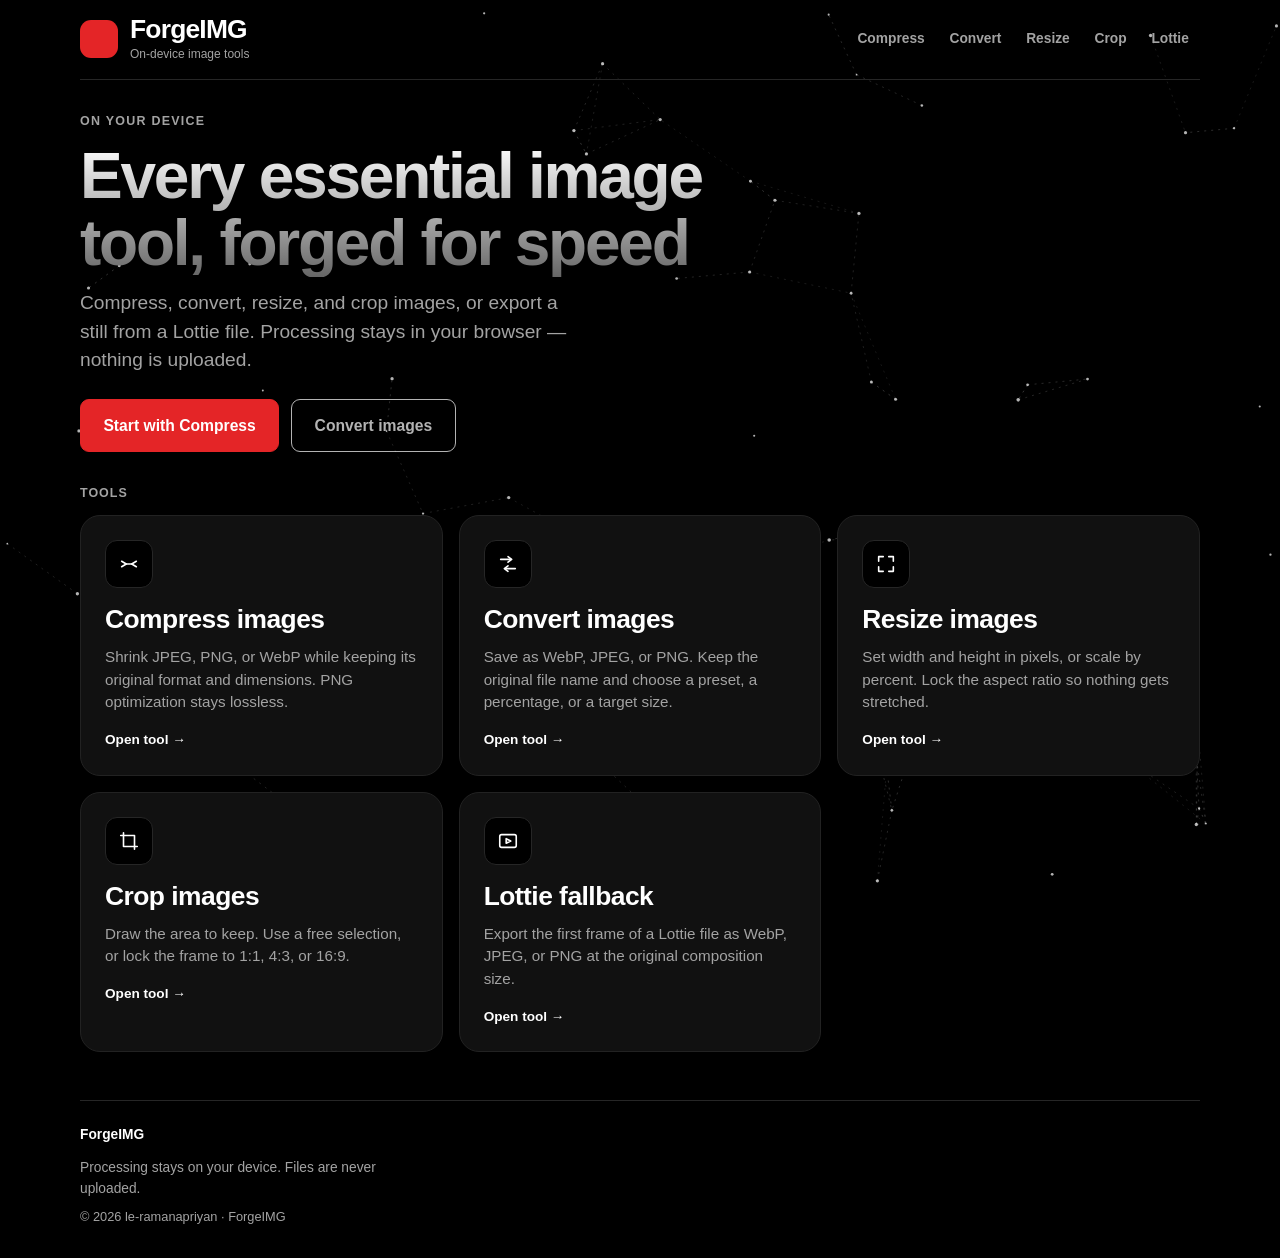
==== commit f159477b: "final" ====
--- a/index.html
+++ b/index.html
@@ -38,8 +38,8 @@
             </div>
             <h2>Compress images</h2>
             <p>
-              Shrink JPEG, PNG, or WebP with a preset, a quality percentage, or
-              a maximum file size. Dimensions stay the same.
+              Shrink JPEG, PNG, or WebP while keeping its original format and
+              dimensions. PNG optimization stays lossless.
             </p>
             <span class="tool-card-cta">Open tool →</span>
           </a>
--- a/assets/css/components.css
+++ b/assets/css/components.css
@@ -177,9 +177,9 @@
   display: flex;
   flex-wrap: wrap;
   align-items: center;
-  justify-content: center;
+  justify-content: flex-end;
   gap: 0.15rem;
-  flex: 1;
+  margin-left: auto;
 }
 
 .header-nav a {
@@ -209,30 +209,6 @@
   border-top: 1px solid var(--line-on-dark);
   color: var(--ink-dark-muted);
   font-size: 0.86rem;
-}
-
-.footer-grid {
-  display: flex;
-  flex-wrap: wrap;
-  justify-content: space-between;
-  align-items: flex-start;
-  gap: var(--space-4);
-}
-
-.footer-links {
-  display: flex;
-  flex-wrap: wrap;
-  gap: 0.75rem 1.1rem;
-}
-
-.footer-links a {
-  color: var(--ink-dark-muted);
-  font-weight: 600;
-  text-decoration: none;
-}
-
-.footer-links a:hover {
-  color: var(--accent);
 }
 
 .footer-note {
@@ -1054,7 +1030,7 @@
   }
 
   .header-nav {
-    justify-content: flex-start;
+    justify-content: flex-end;
     flex-basis: 100%;
     order: 3;
   }
@@ -1068,6 +1044,7 @@
 
   .header-nav {
     order: 0;
+    align-self: flex-end;
   }
 
   .tool-grid {
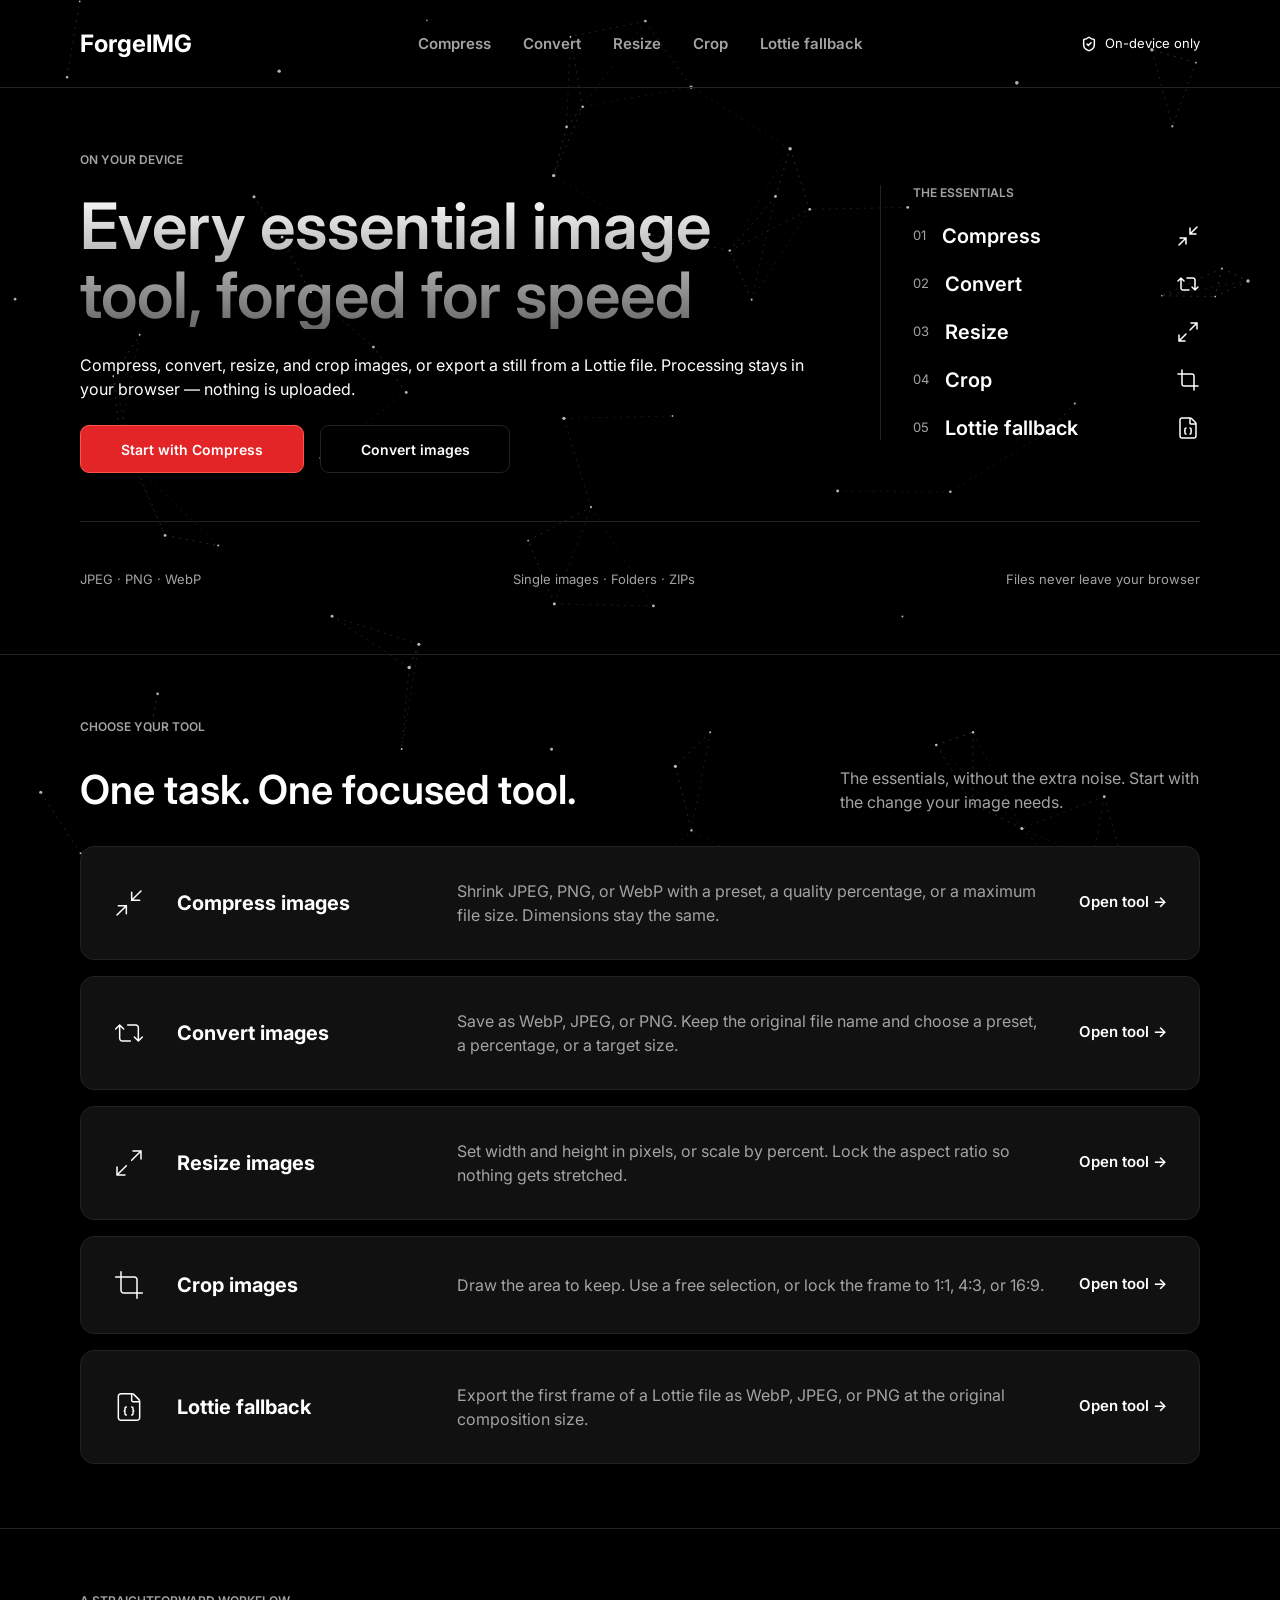
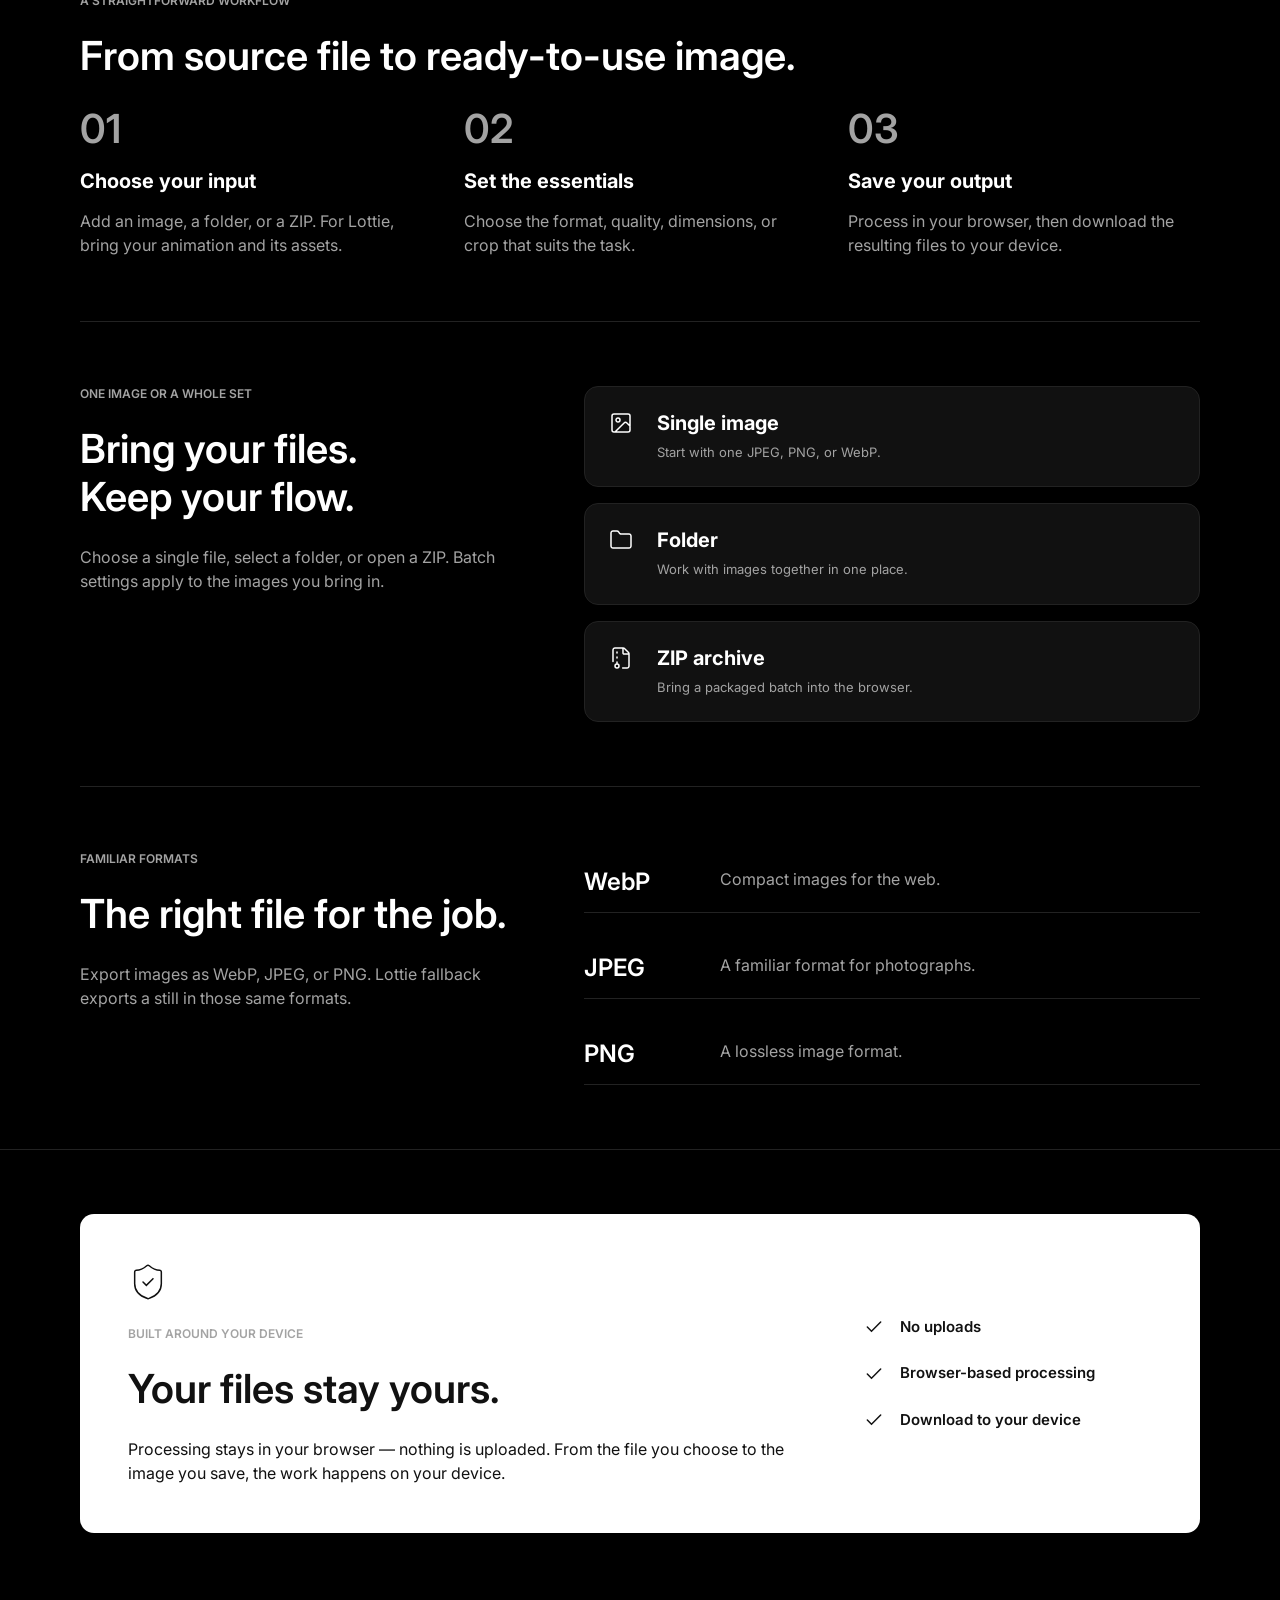
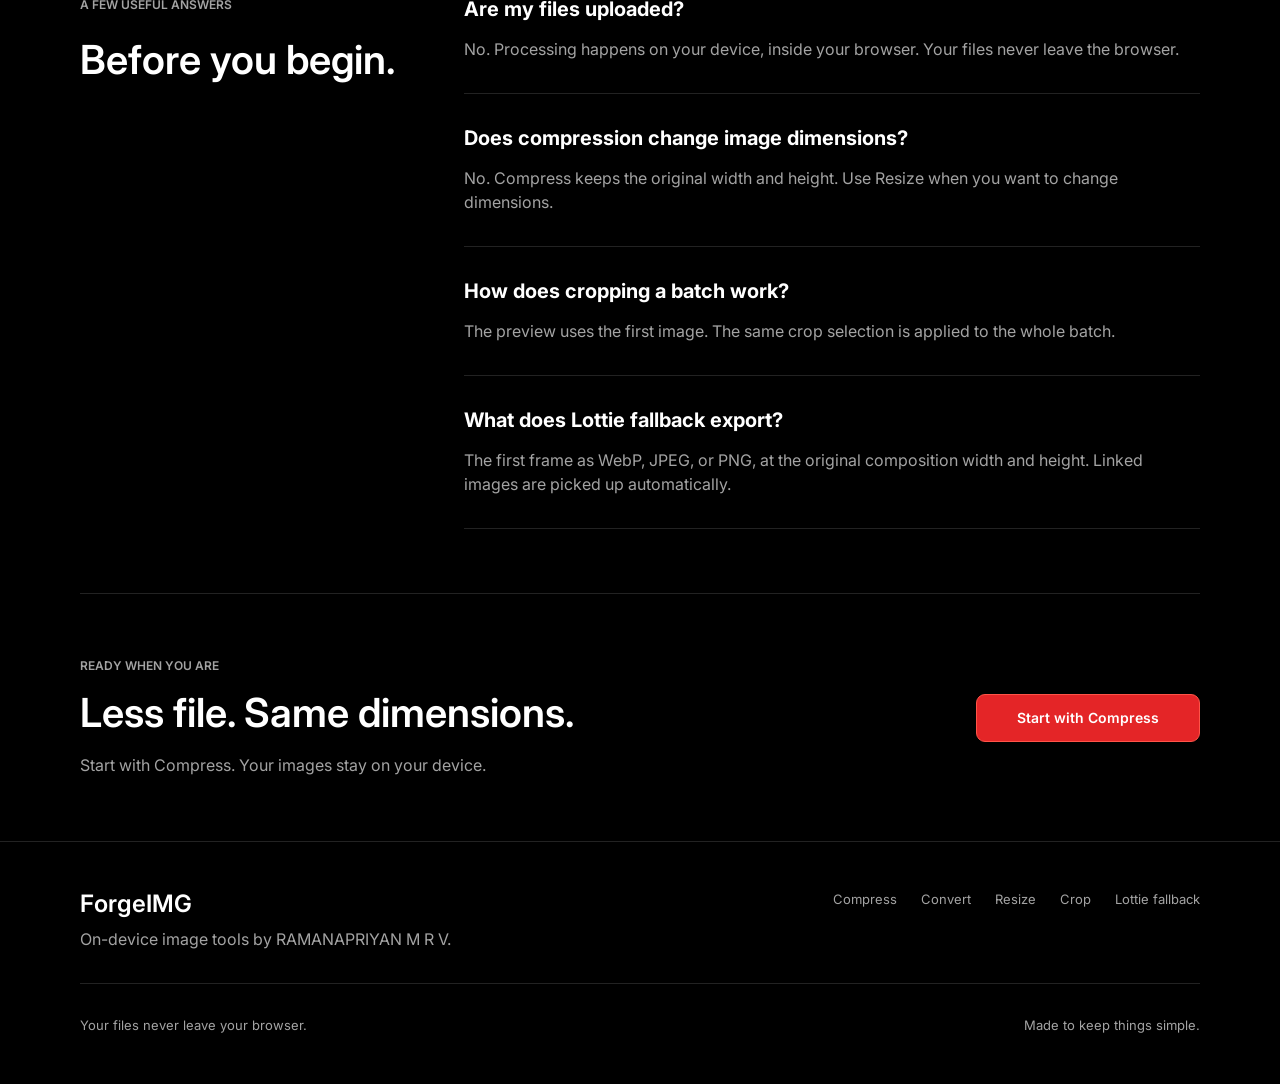
==== commit 329b0c59: "Version 2" ====
--- a/index.html
+++ b/index.html
@@ -8,7 +8,8 @@
       name="description"
       content="ForgeIMG: compress, convert formats, resize, crop, and Lottie fallbacks in your browser."
     />
-    <link rel="preconnect" href="https://static.zohocdn.com" crossorigin />
+    <link rel="preconnect" href="https://fonts.googleapis.com" />
+    <link rel="preconnect" href="https://fonts.gstatic.com" crossorigin />
     <link rel="stylesheet" href="assets/css/tokens.css" />
     <link rel="stylesheet" href="assets/css/components.css" />
     <link rel="stylesheet" href="assets/css/site.css" />
@@ -18,75 +19,283 @@
       <header class="site-header" id="site-header"></header>
       <main class="site-main">
         <section class="hero">
-          <p class="eyebrow">On your device</p>
-          <h1>Every essential image tool, forged for speed</h1>
-          <p class="lede">
-            Compress, convert, resize, and crop images, or export a still from
-            a Lottie file. Processing stays in your browser — nothing is uploaded.
-          </p>
-          <div class="hero-actions">
-            <a class="btn btn-primary btn-lg" href="compress/">Start with Compress</a>
-            <a class="btn btn-ghost btn-lg" href="convert/">Convert images</a>
+          <div class="hero-content">
+            <div class="hero-intro">
+              <p class="eyebrow">On your device</p>
+              <h1 class="hero-title">Every essential image tool, forged for speed</h1>
+              <p class="hero-lede">
+                Compress, convert, resize, and crop images, or export a still from
+                a Lottie file. Processing stays in your browser — nothing is uploaded.
+              </p>
+              <div class="hero-actions">
+                <a class="btn btn-primary btn-wide" href="compress/">Start with Compress</a>
+                <a class="btn btn-dark btn-md" href="convert/">Convert images</a>
+              </div>
+            </div>
+            <nav class="tool-index" aria-label="The essentials">
+              <p class="eyebrow">The essentials</p>
+              <a class="index-entry" href="compress/">
+                <span class="index-entry-num">01</span>
+                <span class="index-entry-name">Compress</span>
+                <img class="icon" src="assets/icons/minimize-2-24.svg" width="24" height="24" alt="" />
+              </a>
+              <a class="index-entry" href="convert/">
+                <span class="index-entry-num">02</span>
+                <span class="index-entry-name">Convert</span>
+                <img class="icon" src="assets/icons/repeat-2-24.svg" width="24" height="24" alt="" />
+              </a>
+              <a class="index-entry" href="resize/">
+                <span class="index-entry-num">03</span>
+                <span class="index-entry-name">Resize</span>
+                <img class="icon" src="assets/icons/maximize-2-24.svg" width="24" height="24" alt="" />
+              </a>
+              <a class="index-entry" href="crop/">
+                <span class="index-entry-num">04</span>
+                <span class="index-entry-name">Crop</span>
+                <img class="icon" src="assets/icons/crop-24.svg" width="24" height="24" alt="" />
+              </a>
+              <a class="index-entry" href="lottie/">
+                <span class="index-entry-num">05</span>
+                <span class="index-entry-name">Lottie fallback</span>
+                <img class="icon" src="assets/icons/file-json-24.svg" width="24" height="24" alt="" />
+              </a>
+            </nav>
+          </div>
+          <hr class="hairline" />
+          <div class="hero-facts">
+            <p>JPEG · PNG · WebP</p>
+            <p>Single images · Folders · ZIPs</p>
+            <p>Files never leave your browser</p>
           </div>
         </section>
 
-        <p class="section-label">Tools</p>
-        <section class="tool-grid" aria-label="ForgeIMG tools">
-          <a class="tool-card" href="compress/">
-            <div class="tool-card-icon" aria-hidden="true">
-              <svg viewBox="0 0 24 24"><path d="M4 9l5 3-5 3"/><path d="M20 9l-5 3 5 3"/><path d="M9 12h6"/></svg>
-            </div>
-            <h2>Compress images</h2>
-            <p>
-              Shrink JPEG, PNG, or WebP while keeping its original format and
-              dimensions. PNG optimization stays lossless.
+        <section class="band" aria-labelledby="directory-title">
+          <p class="eyebrow">Choose your tool</p>
+          <div class="split-heading">
+            <h2 class="display-40" id="directory-title">One task. One focused tool.</h2>
+            <p class="body-muted">
+              The essentials, without the extra noise. Start with the change your
+              image needs.
             </p>
-            <span class="tool-card-cta">Open tool →</span>
-          </a>
-          <a class="tool-card" href="convert/">
-            <div class="tool-card-icon" aria-hidden="true">
-              <svg viewBox="0 0 24 24"><path d="M4 7h11"/><path d="M12 4l4 3-4 3"/><path d="M20 17H9"/><path d="M12 14l-4 3 4 3"/></svg>
-            </div>
-            <h2>Convert images</h2>
-            <p>
-              Save as WebP, JPEG, or PNG. Keep the original file name and choose
-              a preset, a percentage, or a target size.
-            </p>
-            <span class="tool-card-cta">Open tool →</span>
-          </a>
-          <a class="tool-card" href="resize/">
-            <div class="tool-card-icon" aria-hidden="true">
-              <svg viewBox="0 0 24 24"><path d="M4 9V4h5"/><path d="M20 9V4h-5"/><path d="M4 15v5h5"/><path d="M20 15v5h-5"/></svg>
-            </div>
-            <h2>Resize images</h2>
-            <p>
-              Set width and height in pixels, or scale by percent. Lock the
-              aspect ratio so nothing gets stretched.
-            </p>
-            <span class="tool-card-cta">Open tool →</span>
-          </a>
-          <a class="tool-card" href="crop/">
-            <div class="tool-card-icon" aria-hidden="true">
-              <svg viewBox="0 0 24 24"><path d="M6 3v15h15"/><path d="M3 6h15v15"/></svg>
-            </div>
-            <h2>Crop images</h2>
-            <p>
-              Draw the area to keep. Use a free selection, or lock the frame to
-              1:1, 4:3, or 16:9.
-            </p>
-            <span class="tool-card-cta">Open tool →</span>
-          </a>
-          <a class="tool-card" href="lottie/">
-            <div class="tool-card-icon" aria-hidden="true">
-              <svg viewBox="0 0 24 24"><rect x="3" y="5" width="18" height="14" rx="2"/><path d="M10 9.5v5l5-2.5-5-2.5z"/></svg>
-            </div>
-            <h2>Lottie fallback</h2>
-            <p>
-              Export the first frame of a Lottie file as WebP, JPEG, or PNG at
-              the original composition size.
-            </p>
-            <span class="tool-card-cta">Open tool →</span>
-          </a>
+          </div>
+          <div class="stack-16">
+            <a class="tool-row" href="compress/">
+              <img class="icon" src="assets/icons/minimize-2-32.svg" width="32" height="32" alt="" />
+              <h3 class="title-20 tool-row-title">Compress images</h3>
+              <p class="body-muted tool-row-desc">
+                Shrink JPEG, PNG, or WebP with a preset, a quality percentage, or a
+                maximum file size. Dimensions stay the same.
+              </p>
+              <span class="tool-row-cta">Open tool →</span>
+            </a>
+            <a class="tool-row" href="convert/">
+              <img class="icon" src="assets/icons/repeat-2-32.svg" width="32" height="32" alt="" />
+              <h3 class="title-20 tool-row-title">Convert images</h3>
+              <p class="body-muted tool-row-desc">
+                Save as WebP, JPEG, or PNG. Keep the original file name and choose
+                a preset, a percentage, or a target size.
+              </p>
+              <span class="tool-row-cta">Open tool →</span>
+            </a>
+            <a class="tool-row" href="resize/">
+              <img class="icon" src="assets/icons/maximize-2-32.svg" width="32" height="32" alt="" />
+              <h3 class="title-20 tool-row-title">Resize images</h3>
+              <p class="body-muted tool-row-desc">
+                Set width and height in pixels, or scale by percent. Lock the
+                aspect ratio so nothing gets stretched.
+              </p>
+              <span class="tool-row-cta">Open tool →</span>
+            </a>
+            <a class="tool-row" href="crop/">
+              <img class="icon" src="assets/icons/crop-32.svg" width="32" height="32" alt="" />
+              <h3 class="title-20 tool-row-title">Crop images</h3>
+              <p class="body-muted tool-row-desc">
+                Draw the area to keep. Use a free selection, or lock the frame to
+                1:1, 4:3, or 16:9.
+              </p>
+              <span class="tool-row-cta">Open tool →</span>
+            </a>
+            <a class="tool-row" href="lottie/">
+              <img class="icon" src="assets/icons/file-json-32.svg" width="32" height="32" alt="" />
+              <h3 class="title-20 tool-row-title">Lottie fallback</h3>
+              <p class="body-muted tool-row-desc">
+                Export the first frame of a Lottie file as WebP, JPEG, or PNG at
+                the original composition size.
+              </p>
+              <span class="tool-row-cta">Open tool →</span>
+            </a>
+          </div>
+        </section>
+
+        <section class="band band-gap-64" aria-labelledby="workflow-title">
+          <div class="stack-24">
+            <p class="eyebrow">A straightforward workflow</p>
+            <h2 class="display-40" id="workflow-title">From source file to ready-to-use image.</h2>
+            <div class="workflow-steps">
+              <div class="workflow-step">
+                <p class="workflow-num">01</p>
+                <h3 class="title-20">Choose your input</h3>
+                <p class="body-muted">
+                  Add an image, a folder, or a ZIP. For Lottie, bring your
+                  animation and its assets.
+                </p>
+              </div>
+              <div class="workflow-step">
+                <p class="workflow-num">02</p>
+                <h3 class="title-20">Set the essentials</h3>
+                <p class="body-muted">
+                  Choose the format, quality, dimensions, or crop that suits the task.
+                </p>
+              </div>
+              <div class="workflow-step">
+                <p class="workflow-num">03</p>
+                <h3 class="title-20">Save your output</h3>
+                <p class="body-muted">
+                  Process in your browser, then download the resulting files to
+                  your device.
+                </p>
+              </div>
+            </div>
+          </div>
+
+          <hr class="hairline" />
+
+          <div class="split">
+            <div class="split-aside">
+              <p class="eyebrow">One image or a whole set</p>
+              <h2 class="display-40">Bring your files.<br />Keep your flow.</h2>
+              <p class="body-muted">
+                Choose a single file, select a folder, or open a ZIP. Batch
+                settings apply to the images you bring in.
+              </p>
+            </div>
+            <div class="split-main">
+              <div class="input-card">
+                <img class="icon" src="assets/icons/image-24.svg" width="24" height="24" alt="" />
+                <div class="input-card-copy">
+                  <h3 class="title-20">Single image</h3>
+                  <p>Start with one JPEG, PNG, or WebP.</p>
+                </div>
+              </div>
+              <div class="input-card">
+                <img class="icon" src="assets/icons/folder-24.svg" width="24" height="24" alt="" />
+                <div class="input-card-copy">
+                  <h3 class="title-20">Folder</h3>
+                  <p>Work with images together in one place.</p>
+                </div>
+              </div>
+              <div class="input-card">
+                <img class="icon" src="assets/icons/file-archive-24.svg" width="24" height="24" alt="" />
+                <div class="input-card-copy">
+                  <h3 class="title-20">ZIP archive</h3>
+                  <p>Bring a packaged batch into the browser.</p>
+                </div>
+              </div>
+            </div>
+          </div>
+
+          <hr class="hairline" />
+
+          <div class="split">
+            <div class="split-aside">
+              <p class="eyebrow">Familiar formats</p>
+              <h2 class="display-40">The right file for the job.</h2>
+              <p class="body-muted">
+                Export images as WebP, JPEG, or PNG. Lottie fallback exports a
+                still in those same formats.
+              </p>
+            </div>
+            <div class="split-main is-loose">
+              <div class="format-row">
+                <p class="format-name">WebP</p>
+                <p class="body-muted">Compact images for the web.</p>
+              </div>
+              <div class="format-row">
+                <p class="format-name">JPEG</p>
+                <p class="body-muted">A familiar format for photographs.</p>
+              </div>
+              <div class="format-row">
+                <p class="format-name">PNG</p>
+                <p class="body-muted">A lossless image format.</p>
+              </div>
+            </div>
+          </div>
+        </section>
+
+        <section class="band band-gap-64" aria-label="Privacy and next steps">
+          <div class="privacy-promise">
+            <div class="privacy-promise-copy">
+              <img class="icon" src="assets/icons/shield-check-40-dark.svg" width="40" height="40" alt="" />
+              <p class="eyebrow">Built around your device</p>
+              <h2 class="display-40">Your files stay yours.</h2>
+              <p>
+                Processing stays in your browser — nothing is uploaded. From the
+                file you choose to the image you save, the work happens on your device.
+              </p>
+            </div>
+            <ul class="privacy-facts">
+              <li>
+                <img class="icon" src="assets/icons/check-20-dark.svg" width="20" height="20" alt="" />
+                No uploads
+              </li>
+              <li>
+                <img class="icon" src="assets/icons/check-20-dark.svg" width="20" height="20" alt="" />
+                Browser-based processing
+              </li>
+              <li>
+                <img class="icon" src="assets/icons/check-20-dark.svg" width="20" height="20" alt="" />
+                Download to your device
+              </li>
+            </ul>
+          </div>
+
+          <div class="split">
+            <div class="split-aside is-narrow">
+              <p class="eyebrow">A few useful answers</p>
+              <h2 class="display-40">Before you begin.</h2>
+            </div>
+            <div class="split-main is-faq">
+              <div class="faq-item">
+                <h3 class="title-20">Are my files uploaded?</h3>
+                <p class="body-muted">
+                  No. Processing happens on your device, inside your browser. Your
+                  files never leave the browser.
+                </p>
+              </div>
+              <div class="faq-item">
+                <h3 class="title-20">Does compression change image dimensions?</h3>
+                <p class="body-muted">
+                  No. Compress keeps the original width and height. Use Resize when
+                  you want to change dimensions.
+                </p>
+              </div>
+              <div class="faq-item">
+                <h3 class="title-20">How does cropping a batch work?</h3>
+                <p class="body-muted">
+                  The preview uses the first image. The same crop selection is
+                  applied to the whole batch.
+                </p>
+              </div>
+              <div class="faq-item">
+                <h3 class="title-20">What does Lottie fallback export?</h3>
+                <p class="body-muted">
+                  The first frame as WebP, JPEG, or PNG, at the original composition
+                  width and height. Linked images are picked up automatically.
+                </p>
+              </div>
+            </div>
+          </div>
+
+          <hr class="hairline" />
+
+          <div class="closing">
+            <div class="closing-copy">
+              <p class="eyebrow">Ready when you are</p>
+              <h2 class="display-40">Less file. Same dimensions.</h2>
+              <p class="body-muted">Start with Compress. Your images stay on your device.</p>
+            </div>
+            <a class="btn btn-primary btn-wide" href="compress/">Start with Compress</a>
+          </div>
         </section>
       </main>
       <footer class="site-footer" id="site-footer"></footer>
--- a/assets/css/tokens.css
+++ b/assets/css/tokens.css
@@ -1,91 +1,100 @@
-@font-face {
-  font-family: "Zoho Puvi";
-  src: url("https://static.zohocdn.com/zohofonts/zohopuvi/4.0/Zoho_Puvi_Regular.woff2") format("woff2");
-  font-weight: 400;
-  font-style: normal;
-  font-display: swap;
-}
-
-@font-face {
-  font-family: "Zoho Puvi";
-  src: url("https://static.zohocdn.com/zohofonts/zohopuvi/4.0/Zoho_Puvi_Medium.woff2") format("woff2");
-  font-weight: 500;
-  font-style: normal;
-  font-display: swap;
-}
-
-@font-face {
-  font-family: "Zoho Puvi";
-  src: url("https://static.zohocdn.com/zohofonts/zohopuvi/4.0/Zoho_Puvi_Semibold.woff2") format("woff2");
-  font-weight: 600;
-  font-style: normal;
-  font-display: swap;
-}
-
-@font-face {
-  font-family: "Zoho Puvi";
-  src: url("https://static.zohocdn.com/zohofonts/zohopuvi/4.0/Zoho_Puvi_Bold.woff2") format("woff2");
-  font-weight: 700;
-  font-style: normal;
-  font-display: swap;
-}
+@import url("https://fonts.googleapis.com/css2?family=Inter:wght@400;500;600;700&display=swap");
 
 :root {
-  /* Black */
+  /* Primitives — black */
   --black: #000000;
-  --black-hover: #272727;
+  --black-hover: #1a1a1a;
   --near-black: #111111;
   --hairline: #222222;
-  --divider-dark: #262626;
 
-  /* White */
+  /* Primitives — white and grays */
   --white: #ffffff;
   --white-hover: #e9e9e9;
-  --white-70: #ffffffb3;
   --off-white: #f5f5f5;
-  --soft-gray: #e8e8e8;
+  --gray-400: #a3a3a3;
+  --gray-500: #666666;
 
-  /* Red — emphasis only: buttons, hover, selection */
+  /* Primitives — red (emphasis only: actions, active state, selection) */
   --red: #e42527;
   --red-hover: #c3191b;
-  --red-selection: #fb4446;
+  --red-border: #ff5448;
+  --red-bright: #fb4446;
 
-  /* Roles */
+  /* Roles — surfaces */
   --bg-deep: var(--black);
-  --bg-mid: var(--near-black);
+  --surface-dark: var(--near-black);
+  --surface: var(--white);
+  --surface-muted: var(--off-white);
+  --line-on-dark: var(--hairline);
+  --line-strong: var(--gray-400);
+
+  /* Roles — text */
+  --ink: var(--near-black);
+  --ink-subtle: var(--gray-500);
+  --ink-disabled: var(--gray-400);
+  --ink-on-dark: var(--white);
+  --ink-dark-muted: var(--gray-400);
+
+  /* Roles — emphasis */
   --accent: var(--red);
   --accent-hover: var(--red-hover);
-  --surface: var(--white);
-  --surface-muted: var(--off-white);
-  --ink: var(--near-black);
-  --ink-muted: #525252;
-  --ink-faint: #737373;
-  --ink-on-dark: var(--white);
-  --ink-dark-muted: #a3a3a3;
-  --ink-dark-faint: #737373;
-  --line: var(--soft-gray);
-  --line-strong: #a3a3a3;
-  --line-on-dark: var(--divider-dark);
-  --focus-ring: rgba(17, 17, 17, 0.14);
-  --gradient-text: linear-gradient(180deg, #ffffff 0%, #666666 100%);
+  --accent-border: var(--red-border);
+  --active: var(--red-bright);
+  --selection: var(--red-bright);
+  --gradient-text: linear-gradient(180deg, var(--white) 0%, var(--gray-500) 100%);
   --ok: #0f8a5f;
   --ok-bg: #e8f7f1;
   --danger: var(--red-hover);
+  --danger-bg: #fdecea;
 
+  /* Type */
+  --font-ui: "Inter", -apple-system, BlinkMacSystemFont, "Segoe UI", Arial, sans-serif;
+  --font-display: var(--font-ui);
+  --fs-12: 12px;
+  --fs-13: 13px;
+  --fs-14: 14px;
+  --fs-15: 15px;
+  --fs-16: 16px;
+  --fs-20: 20px;
+  --fs-24: 24px;
+  --fs-40: 40px;
+  --fs-48: 48px;
+  --fs-64: 64px;
+  --lh-tight: 1.08;
+  --lh-heading: 1.2;
+  --lh-body: 1.5;
+
+  /* Space (Figma 8px grid) */
+  --space-1: 4px;
+  --space-2: 8px;
+  --space-3: 16px;
+  --space-4: 24px;
+  --space-5: 32px;
+  --space-6: 48px;
+  --space-7: 64px;
+
+  /* Shape and sizing */
   --radius: 14px;
   --radius-sm: 9px;
-  --radius-lg: 20px;
-  --space-1: 0.25rem;
-  --space-2: 0.5rem;
-  --space-3: 0.75rem;
-  --space-4: 1rem;
-  --space-5: 1.5rem;
-  --space-6: 2rem;
-  --space-7: 3rem;
-  --space-8: 4rem;
+  --control-h: 48px;
+  --panel-pad: 32px;
+  --rail-w: 304px;
+  --header-h: 88px;
   --max: 1120px;
-  --font-display: "Zoho Puvi", -apple-system, BlinkMacSystemFont, "Segoe UI", Arial, sans-serif;
-  --font-ui: "Zoho Puvi", -apple-system, BlinkMacSystemFont, "Segoe UI", Arial, sans-serif;
-  --shadow: 0 1px 2px rgba(0, 0, 0, 0.05), 0 12px 32px rgba(0, 0, 0, 0.08);
-  --shadow-lg: 0 28px 70px rgba(0, 0, 0, 0.6);
+  --gutter: 160px;
+  --shell: min(var(--max), calc(100% - 2 * var(--space-4)));
+
+  /* Motion */
+  --ease: cubic-bezier(0.22, 1, 0.36, 1);
+  --dur-fast: 0.15s;
+  --dur-base: 0.3s;
+  --dur-rise: 0.65s;
+
+  /* Network background (read by assets/js/network.js) */
+  --net-dot: rgba(255, 255, 255, 0.7);
+  --net-line: 255, 255, 255;
+  --net-line-alpha: 0.16;
+  --net-cursor-alpha: 0.4;
+  --net-density: 16000;
+  --net-distance: 120;
 }
--- a/assets/css/components.css
+++ b/assets/css/components.css
@@ -1,3 +1,7 @@
+/* ==========================================================================
+   Base
+   ========================================================================== */
+
 *,
 *::before,
 *::after {
@@ -17,31 +21,61 @@
   margin: 0;
   min-height: 100vh;
   font-family: var(--font-ui);
-  font-size: 15.5px;
+  font-size: var(--fs-16);
+  line-height: var(--lh-body);
   color: var(--ink-on-dark);
   background: var(--bg-deep);
-  line-height: 1.5;
   -webkit-font-smoothing: antialiased;
 }
 
+h1,
+h2,
+h3,
+p {
+  margin: 0;
+}
+
 ::selection {
-  background: var(--red-selection);
-  color: var(--white);
-}
-
-body.modal-open {
+  background: var(--selection);
+  color: var(--white);
+}
+
+a {
+  color: inherit;
+  text-decoration: none;
+  transition: color var(--dur-fast) ease;
+}
+
+:focus-visible {
+  outline: 2px solid var(--white);
+  outline-offset: 2px;
+}
+
+.panel :focus-visible,
+.privacy-promise :focus-visible {
+  outline-color: var(--ink);
+}
+
+.sr-only {
+  position: absolute;
+  width: 1px;
+  height: 1px;
+  margin: -1px;
+  padding: 0;
   overflow: hidden;
-}
-
-a {
-  color: var(--ink-on-dark);
-  text-decoration: none;
-  transition: color 0.15s ease;
-}
-
-a:hover {
-  color: var(--accent);
-}
+  clip: rect(0 0 0 0);
+  white-space: nowrap;
+  border: 0;
+}
+
+.icon {
+  display: block;
+  flex-shrink: 0;
+}
+
+/* ==========================================================================
+   Network background + cursor
+   ========================================================================== */
 
 .ai-hero-section {
   position: fixed;
@@ -49,6 +83,12 @@
   z-index: 0;
   overflow: hidden;
   pointer-events: none;
+  opacity: 0;
+  transition: opacity 1.2s ease;
+}
+
+.ai-hero-section.is-ready {
+  opacity: 1;
 }
 
 .ai-hero-network {
@@ -70,7 +110,7 @@
   z-index: 100;
   pointer-events: none;
   opacity: 0;
-  transition: opacity 0.15s ease;
+  transition: opacity var(--dur-fast) ease;
 }
 
 .cursor-dot.is-visible,
@@ -95,7 +135,7 @@
 .cursor-ring::before {
   width: 28px;
   height: 28px;
-  border: 1px solid var(--white-70);
+  border: 1px solid rgba(255, 255, 255, 0.7);
   transition: width 0.2s ease, height 0.2s ease, border-color 0.2s ease, background 0.2s ease;
 }
 
@@ -111,160 +151,80 @@
   height: 20px;
 }
 
-.site-shell {
-  position: relative;
-  z-index: 1;
-  width: min(var(--max), calc(100% - 2rem));
-  margin: 0 auto;
-  min-height: 100vh;
-  display: flex;
-  flex-direction: column;
-}
-
-.site-main {
-  flex: 1;
-  padding-bottom: var(--space-7);
-}
-
-/* Header */
-.site-header {
-  display: flex;
-  align-items: center;
-  justify-content: space-between;
-  gap: var(--space-4);
-  padding: var(--space-4) 0;
-  border-bottom: 1px solid var(--line-on-dark);
-  margin-bottom: var(--space-6);
-}
-
-.brand-link {
-  display: flex;
-  align-items: center;
-  gap: 0.75rem;
-  color: inherit;
-  text-decoration: none;
-}
-
-.brand-link:hover {
-  color: inherit;
-  text-decoration: none;
-}
-
-.brand-mark {
-  width: 38px;
-  height: 38px;
-  border-radius: 11px;
-  background: var(--accent);
-  flex-shrink: 0;
-}
-
-.brand-name {
+/* ==========================================================================
+   Type helpers
+   ========================================================================== */
+
+.eyebrow {
+  font-size: var(--fs-12);
+  font-weight: 600;
+  line-height: normal;
+  text-transform: uppercase;
+  color: var(--ink-dark-muted);
+}
+
+.display-40 {
+  font-size: var(--fs-40);
+  font-weight: 600;
+  line-height: var(--lh-heading);
+  color: var(--ink-on-dark);
+}
+
+.title-20 {
+  font-size: var(--fs-20);
+  font-weight: 700;
+  line-height: var(--lh-heading);
+}
+
+.body-muted {
+  font-size: var(--fs-16);
+  line-height: var(--lh-body);
+  color: var(--ink-dark-muted);
+}
+
+.hairline {
+  height: 1px;
+  width: 100%;
+  background: var(--line-on-dark);
+  border: 0;
   margin: 0;
-  font-family: var(--font-display);
-  font-size: 1.65rem;
-  font-weight: 600;
-  letter-spacing: -0.03em;
-  line-height: 1;
-}
-
-.brand-tag {
-  margin: 0.15rem 0 0;
-  font-size: 0.75rem;
-  color: var(--ink-dark-muted);
-}
-
-.header-nav {
-  display: flex;
-  flex-wrap: wrap;
-  align-items: center;
-  justify-content: flex-end;
-  gap: 0.15rem;
-  margin-left: auto;
-}
-
-.header-nav a {
-  color: var(--ink-dark-muted);
-  font-size: 0.86rem;
-  font-weight: 600;
-  text-decoration: none;
-  padding: 0.4rem 0.7rem;
-  border-radius: 999px;
-}
-
-.header-nav a:hover {
-  color: var(--accent);
-  text-decoration: none;
-}
-
-.header-nav a.is-active {
-  color: var(--ink-on-dark);
-  background: var(--near-black);
-  box-shadow: inset 0 0 0 1px var(--hairline);
-}
-
-/* Footer */
-.site-footer {
-  margin-top: auto;
-  padding: var(--space-5) 0 var(--space-6);
-  border-top: 1px solid var(--line-on-dark);
-  color: var(--ink-dark-muted);
-  font-size: 0.86rem;
-}
-
-.footer-note {
-  margin: var(--space-3) 0 0;
-  max-width: 46ch;
-}
-
-.footer-copy {
-  margin: var(--space-2) 0 0;
-  font-size: 0.8rem;
-}
-
-/* Buttons */
+}
+
+/* ==========================================================================
+   Buttons
+   ========================================================================== */
+
 .btn {
   display: inline-flex;
   align-items: center;
   justify-content: center;
-  gap: 0.35rem;
+  gap: var(--space-2);
+  height: var(--control-h);
+  padding: 0 20px;
   border: 1px solid transparent;
   border-radius: var(--radius-sm);
   font: inherit;
-  font-weight: 600;
-  font-size: 0.875rem;
-  padding: 0.6rem 1.05rem;
+  font-size: var(--fs-14);
+  font-weight: 600;
+  line-height: normal;
+  white-space: nowrap;
   cursor: pointer;
   text-decoration: none;
-  transition: background 0.15s ease, border-color 0.15s ease, color 0.15s ease;
-}
-
-.btn:hover {
-  text-decoration: none;
-}
-
-.btn:disabled {
-  opacity: 0.45;
-  cursor: not-allowed;
-}
-
-:focus-visible {
-  outline: 2px solid var(--white);
-  outline-offset: 2px;
-}
-
-.workspace-panel :focus-visible,
-.modal :focus-visible {
-  outline-color: var(--ink);
-}
-
-.btn-lg {
-  padding: 0.85rem 1.4rem;
-  font-size: 0.98rem;
+  transition: background var(--dur-fast) ease, border-color var(--dur-fast) ease,
+    color var(--dur-fast) ease;
+}
+
+.btn-wide {
+  min-width: 224px;
+}
+
+.btn-md {
+  min-width: 190px;
 }
 
 .btn-primary {
   background: var(--accent);
-  border-color: var(--accent);
+  border-color: var(--accent-border);
   color: var(--white);
 }
 
@@ -275,313 +235,123 @@
 }
 
 .btn-secondary {
-  background: var(--white);
-  color: var(--black);
+  background: var(--surface);
   border-color: var(--line-strong);
+  color: var(--ink);
 }
 
 .btn-secondary:hover:not(:disabled) {
   background: var(--white-hover);
-  color: var(--black);
-}
-
-.btn-ghost {
+  color: var(--ink);
+}
+
+.btn-dark {
+  background: var(--black);
+  border-color: var(--line-on-dark);
+  color: var(--white);
+}
+
+.btn-dark:hover:not(:disabled) {
+  background: var(--black-hover);
+  border-color: var(--gray-500);
+  color: var(--white);
+}
+
+.btn:disabled,
+.btn[aria-disabled="true"] {
+  background: var(--surface-muted);
+  border-color: var(--line-strong);
+  color: var(--ink-disabled);
+  cursor: not-allowed;
+}
+
+.btn-tiny {
+  height: 36px;
+  padding: 0 14px;
+  font-size: var(--fs-13);
+}
+
+.btn-text {
+  border: 0;
   background: transparent;
-  color: var(--white-70);
-  border-color: var(--white-70);
-}
-
-.btn-ghost:hover:not(:disabled) {
-  color: var(--white);
-  border-color: var(--white);
-}
-
-.btn-tertiary {
-  background: var(--black);
-  color: var(--white);
-  border-color: var(--black);
-}
-
-.btn-tertiary:hover:not(:disabled) {
-  background: var(--black-hover);
-  border-color: var(--black-hover);
-  color: var(--white);
-}
-
-.btn-tiny {
-  padding: 0.32rem 0.65rem;
-  font-size: 0.78rem;
-}
-
-.icon-btn {
-  width: 36px;
-  height: 36px;
-  border: 1px solid var(--line);
-  border-radius: var(--radius-sm);
-  background: var(--surface);
-  color: var(--ink-muted);
-  font-size: 1rem;
+  padding: 0;
+  font: inherit;
+  font-size: var(--fs-13);
+  font-weight: 600;
+  color: var(--ink-subtle);
   cursor: pointer;
-}
-
-.icon-btn:hover {
-  background: var(--surface-muted);
-  color: var(--ink);
-}
-
-/* Tool cards */
-.tool-grid {
-  display: grid;
-  grid-template-columns: repeat(3, 1fr);
+  text-decoration: underline;
+  text-underline-offset: 2px;
+}
+
+.btn-text:hover {
+  color: var(--accent);
+}
+
+/* ==========================================================================
+   Panels (white working surfaces)
+   ========================================================================== */
+
+.panel {
+  display: flex;
+  flex-direction: column;
   gap: var(--space-4);
-}
-
-.tool-card {
-  display: block;
-  padding: var(--space-5);
-  border-radius: var(--radius-lg);
-  background: var(--near-black);
-  border: 1px solid var(--hairline);
-  color: inherit;
-  text-decoration: none;
-  transition: border-color 0.15s ease, background 0.15s ease, transform 0.15s ease;
-  animation: rise 0.65s ease both;
-}
-
-.tool-card:hover {
-  color: inherit;
-  text-decoration: none;
-  border-color: #666666;
-  background: linear-gradient(180deg, #1a1a1a, var(--near-black));
-  transform: translateY(-2px);
-}
-
-.tool-card:hover .tool-card-cta {
-  color: var(--accent);
-}
-
-.tool-card-icon {
-  width: 48px;
-  height: 48px;
-  border-radius: 12px;
-  display: grid;
-  place-items: center;
-  margin-bottom: var(--space-3);
-  background: var(--black);
-  border: 1px solid var(--divider-dark);
-  color: var(--white);
-}
-
-.tool-card-icon svg {
-  width: 22px;
-  height: 22px;
-  stroke: currentColor;
-  fill: none;
-  stroke-width: 1.75;
-  stroke-linecap: round;
-  stroke-linejoin: round;
-}
-
-.tool-card h2 {
-  margin: 0 0 0.4rem;
-  font-family: var(--font-display);
-  font-size: 1.65rem;
-  font-weight: 600;
-  letter-spacing: -0.02em;
-}
-
-.tool-card p {
-  margin: 0;
-  color: var(--ink-dark-muted);
-  font-size: 0.95rem;
-}
-
-.tool-card-cta {
-  display: inline-block;
-  margin-top: var(--space-4);
-  font-size: 0.85rem;
-  font-weight: 700;
-  color: var(--white);
-  transition: color 0.15s ease;
-}
-
-/* Modal */
-.modal-root {
-  position: fixed;
-  inset: 0;
-  z-index: 50;
-  display: flex;
-  justify-content: flex-end;
-  align-items: stretch;
-  padding: 0;
-}
-
-.modal-root[hidden] {
-  display: none;
-}
-
-.modal-backdrop {
-  position: absolute;
-  inset: 0;
-  background: rgba(0, 0, 0, 0.6);
-  backdrop-filter: blur(5px);
-  animation: backdropIn 0.2s ease;
-}
-
-.modal {
-  position: relative;
-  z-index: 1;
-  width: min(520px, 100%);
-  height: 100%;
-  max-height: 100vh;
-  display: flex;
-  flex-direction: column;
-  background: var(--surface);
-  color: var(--ink);
-  border-radius: 0;
-  border-left: 1px solid var(--hairline);
-  box-shadow: -18px 0 48px rgba(0, 0, 0, 0.5);
-  overflow: hidden;
-  animation: drawerIn 0.28s cubic-bezier(0.22, 1, 0.36, 1);
-}
-
-@keyframes backdropIn {
-  from {
-    opacity: 0;
-  }
-  to {
-    opacity: 1;
-  }
-}
-
-@keyframes drawerIn {
-  from {
-    opacity: 0.85;
-    transform: translateX(28px);
-  }
-  to {
-    opacity: 1;
-    transform: none;
-  }
-}
-
-.modal-header {
-  display: flex;
-  align-items: flex-start;
-  justify-content: space-between;
-  gap: var(--space-4);
-  padding: 1.15rem 1.25rem 0.95rem;
-  border-bottom: 1px solid var(--line);
-}
-
-.modal-kicker {
-  margin: 0 0 0.2rem;
-  font-size: 0.7rem;
-  font-weight: 700;
-  letter-spacing: 0.08em;
-  text-transform: uppercase;
-  color: var(--ink-muted);
-}
-
-.modal-header h2 {
-  margin: 0;
-  font-size: 1.25rem;
-  font-weight: 700;
-  letter-spacing: -0.02em;
-}
-
-.steps {
-  display: grid;
-  grid-template-columns: repeat(3, 1fr);
-  gap: 0.35rem;
-  padding: 0.75rem 1.25rem;
-  background: var(--surface-muted);
-  border-bottom: 1px solid var(--line);
-}
-
-.step {
-  display: flex;
-  align-items: center;
-  justify-content: center;
-  gap: 0.45rem;
-  border: 1px solid transparent;
-  background: transparent;
-  color: var(--ink-faint);
-  font: inherit;
-  font-size: 0.82rem;
-  font-weight: 600;
-  padding: 0.55rem 0.4rem;
-  border-radius: 999px;
-  cursor: pointer;
-}
-
-.step.is-active {
-  background: var(--surface);
-  color: var(--ink);
-  border-color: var(--line);
-  box-shadow: 0 1px 2px rgba(0, 0, 0, 0.06);
-}
-
-.step.is-done {
-  color: var(--ink);
-}
-
-.step-num {
-  width: 20px;
-  height: 20px;
-  border-radius: 50%;
-  display: grid;
-  place-items: center;
-  font-size: 0.7rem;
-  background: var(--soft-gray);
-  color: var(--ink-muted);
-}
-
-.step.is-active .step-num {
-  background: var(--near-black);
-  color: var(--white);
-}
-
-.modal-body {
-  flex: 1;
-  overflow: auto;
-  padding: 1.15rem 1.25rem;
-  background: #fafafa;
-}
-
-.step-view {
-  display: none;
-}
-
-.step-view.is-active {
-  display: block;
-}
-
-.dropzone {
-  min-height: 220px;
-  border: 1.5px dashed var(--line-strong);
+  padding: var(--panel-pad);
   border-radius: var(--radius);
   background: var(--surface);
-  display: grid;
-  place-items: center;
+  color: var(--ink);
+}
+
+.panel-title {
+  font-size: var(--fs-20);
+  font-weight: 700;
+  line-height: var(--lh-heading);
+  color: var(--ink);
+}
+
+.panel-rule {
+  height: 1px;
+  width: 100%;
+  background: var(--surface-muted);
+}
+
+.panel-copy {
+  font-size: var(--fs-13);
+  line-height: var(--lh-body);
+  color: var(--ink);
+}
+
+/* ==========================================================================
+   Dropzone
+   ========================================================================== */
+
+.dropzone {
+  display: flex;
+  flex-direction: column;
+  align-items: center;
+  gap: var(--space-3);
+  padding: var(--space-5);
+  border: 1px dashed var(--line-strong);
+  border-radius: var(--radius-sm);
+  background: var(--surface-muted);
+  text-align: center;
   cursor: pointer;
-  transition: border-color 0.15s ease, background 0.15s ease, box-shadow 0.15s ease;
-}
-
-.dropzone:hover {
-  border-color: var(--near-black);
-  background: var(--off-white);
+  transition: border-color var(--dur-fast) ease, background var(--dur-fast) ease,
+    box-shadow var(--dur-fast) ease;
+}
+
+.dropzone:hover,
+.dropzone.is-dragover {
+  border-color: var(--ink);
+}
+
+.dropzone.is-dragover {
+  box-shadow: 0 0 0 4px rgba(17, 17, 17, 0.08);
 }
 
 .dropzone.is-busy {
   pointer-events: none;
   opacity: 0.72;
-}
-
-.dropzone.is-dragover {
-  border-color: var(--near-black);
-  background: var(--off-white);
-  box-shadow: 0 0 0 4px var(--focus-ring);
 }
 
 .dropzone.has-files {
@@ -591,58 +361,59 @@
 }
 
 .dropzone-inner {
-  text-align: center;
-  padding: 1.5rem 1rem;
-}
-
-.drop-icon {
-  width: 52px;
-  height: 52px;
-  margin: 0 auto 0.8rem;
-  display: grid;
-  place-items: center;
-  border-radius: 12px;
-  color: var(--near-black);
-  background: var(--off-white);
-  border: 1px solid var(--soft-gray);
-  font-size: 1.25rem;
+  display: contents;
 }
 
 .dropzone-title {
-  margin: 0;
-  font-size: 1.05rem;
-  font-weight: 700;
+  font-size: var(--fs-20);
+  font-weight: 600;
+  line-height: normal;
+  color: var(--ink);
 }
 
 .dropzone-hint {
-  margin: 0.35rem 0 1.1rem;
-  color: var(--ink-faint);
-  font-size: 0.85rem;
+  font-size: var(--fs-13);
+  line-height: var(--lh-body);
+  color: var(--ink-subtle);
 }
 
 .dropzone-actions {
   display: flex;
   flex-wrap: wrap;
-  gap: 0.5rem;
   justify-content: center;
+  gap: var(--space-2);
 }
 
 .file-count {
-  margin: 1rem 0 0;
+  font-size: var(--fs-13);
+  font-weight: 600;
   color: var(--ok);
-  font-weight: 600;
-  font-size: 0.88rem;
+}
+
+.input-status {
+  display: flex;
+  align-items: center;
+  justify-content: space-between;
+  gap: var(--space-3);
+  font-size: var(--fs-13);
+  color: var(--ink-subtle);
+}
+
+.assurance {
+  display: inline-flex;
+  align-items: center;
+  gap: var(--space-2);
+  white-space: nowrap;
 }
 
 .file-list {
   list-style: none;
-  margin: 0.75rem 0 0;
+  margin: 0;
   padding: 0;
-  max-height: 168px;
+  max-height: 200px;
   overflow: auto;
-  border: 1px solid var(--line);
   border-radius: var(--radius-sm);
-  background: var(--surface);
+  background: var(--surface-muted);
 }
 
 .file-list li {
@@ -651,10 +422,10 @@
   grid-template-areas:
     "name remove"
     "meta remove";
-  gap: 0.1rem 0.75rem;
-  align-items: center;
-  padding: 0.55rem 0.7rem;
-  border-bottom: 1px solid var(--line);
+  gap: 2px var(--space-3);
+  align-items: center;
+  padding: 12px var(--space-3);
+  border-bottom: 1px solid var(--surface);
 }
 
 .file-list li:last-child {
@@ -663,8 +434,8 @@
 
 .file-list-name {
   grid-area: name;
-  font-weight: 600;
-  font-size: 0.86rem;
+  font-size: var(--fs-14);
+  font-weight: 600;
   overflow: hidden;
   text-overflow: ellipsis;
   white-space: nowrap;
@@ -672,20 +443,20 @@
 
 .file-list-meta {
   grid-area: meta;
-  color: var(--ink-faint);
-  font-size: 0.75rem;
+  font-size: var(--fs-12);
+  color: var(--ink-subtle);
 }
 
 .file-remove {
   grid-area: remove;
   border: 0;
   background: transparent;
-  color: var(--ink-muted);
+  padding: 4px 0;
   font: inherit;
-  font-size: 0.78rem;
-  font-weight: 600;
+  font-size: var(--fs-13);
+  font-weight: 600;
+  color: var(--ink-subtle);
   cursor: pointer;
-  padding: 0.2rem 0.1rem;
 }
 
 .file-remove:hover {
@@ -693,244 +464,296 @@
 }
 
 .tool-error {
-  margin: 0 0 0.75rem;
-  padding: 0.65rem 0.75rem;
+  padding: 12px var(--space-3);
   border-radius: var(--radius-sm);
-  background: #fdecea;
+  background: var(--danger-bg);
   color: var(--danger);
-  font-size: 0.84rem;
+  font-size: var(--fs-13);
   font-weight: 600;
 }
 
 .work-status {
-  margin: 0 0 0.75rem;
-  color: var(--ink);
-  font-size: 0.84rem;
-  font-weight: 600;
-}
-
-.linkish {
-  margin-top: 0.75rem;
-  border: 0;
-  background: transparent;
-  color: var(--ink);
-  font: inherit;
-  font-size: 0.85rem;
-  font-weight: 600;
-  cursor: pointer;
-  text-decoration: underline;
-  text-underline-offset: 2px;
-}
-
-.linkish:hover {
-  color: var(--accent);
+  font-size: var(--fs-13);
+  font-weight: 600;
+  color: var(--ink);
+}
+
+/* ==========================================================================
+   Fields and choices
+   ========================================================================== */
+
+.settings-stack {
+  display: flex;
+  flex-direction: column;
+  gap: var(--space-4);
+}
+
+.field {
+  display: flex;
+  flex-direction: column;
+  gap: var(--space-2);
+}
+
+.field-row,
+.form-row {
+  display: grid;
+  grid-template-columns: 1fr 1fr;
+  gap: var(--space-3);
 }
 
 .field-label {
   display: block;
-  margin-bottom: 0.45rem;
-  font-size: 0.75rem;
+  font-size: var(--fs-15);
+  font-weight: 600;
+  line-height: normal;
+  color: var(--ink);
+}
+
+.field-label strong {
   font-weight: 700;
-  color: var(--ink-muted);
-  text-transform: uppercase;
-  letter-spacing: 0.04em;
-}
-
-.field-label strong {
-  color: var(--ink);
-  font-size: 0.95rem;
-  text-transform: none;
-  letter-spacing: 0;
 }
 
 .field-help {
-  margin: 0.45rem 0 0;
-  font-size: 0.8rem;
-  color: var(--ink-faint);
+  font-size: var(--fs-13);
+  line-height: var(--lh-body);
+  color: var(--ink);
 }
 
 .segmented {
+  display: flex;
+  gap: var(--space-2);
+}
+
+.mode-tab {
+  flex: 1 0 0;
+  min-width: 0;
+  height: var(--control-h);
+  border: 0;
+  border-radius: var(--radius-sm);
+  background: var(--surface-muted);
+  color: var(--ink);
+  font: inherit;
+  font-size: var(--fs-15);
+  font-weight: 600;
+  cursor: pointer;
+  transition: background var(--dur-fast) ease, color var(--dur-fast) ease;
+}
+
+.mode-tab:hover:not(.is-active) {
+  background: var(--white-hover);
+}
+
+.mode-tab.is-active {
+  background: var(--active);
+  color: var(--white);
+}
+
+.mode-panel {
+  display: none;
+  flex-direction: column;
+  gap: var(--space-3);
+}
+
+.mode-panel.is-active {
+  display: flex;
+}
+
+.preset-row {
   display: grid;
   grid-template-columns: repeat(3, 1fr);
-  gap: 2px;
-  padding: 3px;
-  border-radius: 10px;
-  background: var(--off-white);
-  border: 1px solid var(--line);
-}
-
-.segmented-2 {
-  grid-template-columns: repeat(2, 1fr);
-}
-
-.segmented-4 {
-  grid-template-columns: repeat(4, 1fr);
-}
-
-.mode-tab {
-  border: 0;
-  background: transparent;
-  color: var(--ink-muted);
-  font: inherit;
-  font-size: 0.8rem;
-  font-weight: 600;
-  padding: 0.52rem 0.25rem;
-  border-radius: 8px;
+  gap: var(--space-2);
+}
+
+.chip {
+  display: flex;
+  align-items: center;
+  justify-content: space-between;
+  gap: var(--space-2);
+  height: var(--control-h);
+  padding: 0 var(--space-3);
+  border: 1px solid transparent;
+  border-radius: var(--radius-sm);
+  background: var(--surface-muted);
   cursor: pointer;
-}
-
-.mode-tab.is-active {
+  transition: border-color var(--dur-fast) ease, background var(--dur-fast) ease;
+}
+
+.chip:has(input:checked) {
+  border-color: var(--ink);
   background: var(--surface);
-  color: var(--ink);
-  box-shadow: 0 1px 2px rgba(0, 0, 0, 0.08);
-}
-
-.mode-panel {
-  display: none;
-  margin-top: var(--space-4);
-}
-
-.mode-panel.is-active {
-  display: block;
-}
-
-.preset-row {
-  display: grid;
-  gap: 0.45rem;
-}
-
-.settings-stack {
-  display: grid;
-  gap: 1rem;
-}
-
-.chip {
-  display: grid;
-  grid-template-columns: auto 1fr auto;
-  align-items: center;
-  gap: 0.55rem;
-  padding: 0.62rem 0.75rem;
-  border-radius: var(--radius-sm);
-  border: 1px solid var(--line);
-  background: var(--surface);
-  cursor: pointer;
-}
-
-.chip:has(input:checked) {
-  border-color: var(--near-black);
-  background: var(--off-white);
 }
 
 .chip input {
-  accent-color: var(--near-black);
-  margin: 0;
+  position: absolute;
+  opacity: 0;
+  pointer-events: none;
+}
+
+.chip:has(input:focus-visible) {
+  outline: 2px solid var(--ink);
+  outline-offset: 2px;
 }
 
 .chip span {
-  font-weight: 600;
-  font-size: 0.9rem;
+  font-size: var(--fs-15);
+  font-weight: 600;
+  color: var(--ink);
 }
 
 .chip small {
-  color: var(--ink-faint);
+  font-size: var(--fs-13);
+  color: var(--ink-disabled);
   font-variant-numeric: tabular-nums;
 }
 
 input[type="range"] {
   width: 100%;
-  accent-color: var(--near-black);
+  height: var(--control-h);
+  margin: 0;
+  accent-color: var(--accent);
 }
 
 input[type="number"],
 input[type="text"],
 select {
   width: 100%;
+  height: var(--control-h);
+  padding: 0 var(--space-3);
+  border: 1px solid transparent;
+  border-radius: var(--radius-sm);
+  background: var(--surface-muted);
+  color: var(--ink);
+  font: inherit;
+  font-size: var(--fs-15);
   appearance: textfield;
-  background: var(--surface);
-  border: 1px solid var(--line);
-  border-radius: var(--radius-sm);
-  color: var(--ink);
-  font: inherit;
-  font-weight: 500;
-  padding: 0.62rem 0.75rem;
+}
+
+input:disabled {
+  color: var(--ink-disabled);
 }
 
 input:focus,
 select:focus {
   outline: none;
-  border-color: var(--near-black);
-  box-shadow: 0 0 0 3px var(--focus-ring);
+  border-color: var(--ink);
 }
 
 .check-inline {
-  display: flex;
-  align-items: center;
-  gap: 0.5rem;
-  font-size: 0.9rem;
-  color: var(--ink-muted);
+  display: inline-flex;
+  align-items: center;
+  gap: var(--space-2);
+  font-size: var(--fs-15);
+  font-weight: 600;
+  color: var(--ink);
   cursor: pointer;
 }
 
 .check-inline input {
-  accent-color: var(--near-black);
-  width: auto;
+  width: 18px;
+  height: 18px;
+  margin: 0;
+  accent-color: var(--accent);
 }
 
 .settings-note {
-  margin-top: var(--space-4);
-  padding: 0.75rem 0.85rem;
-  border-radius: var(--radius-sm);
-  background: var(--off-white);
-  color: var(--ink-muted);
-  font-size: 0.86rem;
-  font-weight: 500;
-}
-
-.results-empty {
-  min-height: 200px;
-  display: grid;
-  place-items: center;
-  color: var(--ink-faint);
+  font-size: var(--fs-13);
+  line-height: var(--lh-body);
+  color: var(--ink-subtle);
+}
+
+/* ==========================================================================
+   Processing + output
+   ========================================================================== */
+
+.action-row {
+  display: flex;
+  align-items: center;
+  gap: var(--space-3);
+}
+
+.action-row .panel-copy {
+  flex: 1 0 0;
+  min-width: 0;
+}
+
+.process-hint[data-when="ready"],
+.tool-workspace:has(.dropzone.has-files) .process-hint[data-when="empty"],
+.tool-workspace:has(#workStatus:not([hidden])) .process-hint {
+  display: none;
+}
+
+.tool-workspace:has(.dropzone.has-files) .process-hint[data-when="ready"] {
+  display: block;
+}
+
+.output-row {
+  display: flex;
+  align-items: center;
+  gap: var(--space-3);
+}
+
+.output-row #downloadAllBtn {
+  margin-left: auto;
+}
+
+.output-empty {
+  flex: 1 0 0;
+  min-width: 0;
+  display: flex;
+  align-items: center;
+  gap: var(--space-3);
+}
+
+.output-guidance {
+  flex: 1 0 0;
+  min-width: 0;
+  display: flex;
+  flex-direction: column;
+  gap: var(--space-2);
+}
+
+.output-guidance .title-20 {
+  color: var(--ink);
+}
+
+.results-content {
+  display: flex;
+  flex-direction: column;
+  gap: var(--space-3);
 }
 
 .results-summary {
-  margin: 0 0 0.85rem;
-  color: var(--ink-muted);
-  font-size: 0.88rem;
+  font-size: var(--fs-13);
+  line-height: var(--lh-body);
+  color: var(--ink-subtle);
 }
 
 .result-list {
   list-style: none;
   margin: 0;
   padding: 0;
-  display: grid;
-  gap: 0.55rem;
+  display: flex;
+  flex-direction: column;
+  gap: var(--space-2);
 }
 
 .result-card {
   display: flex;
   align-items: center;
   justify-content: space-between;
-  gap: 0.75rem;
-  padding: 0.75rem 0.8rem;
-  border: 1px solid var(--line);
+  gap: var(--space-3);
+  padding: 12px var(--space-3);
   border-radius: var(--radius-sm);
-  background: var(--surface);
+  background: var(--surface-muted);
 }
 
 .result-copy {
   min-width: 0;
 }
 
-.result-name,
-.result-meta,
-.result-sizes {
-  margin: 0;
-}
-
 .result-name {
+  font-size: var(--fs-14);
   font-weight: 700;
-  font-size: 0.9rem;
   overflow: hidden;
   text-overflow: ellipsis;
   white-space: nowrap;
@@ -938,15 +761,15 @@
 
 .result-meta,
 .result-sizes {
-  margin-top: 0.15rem;
-  color: var(--ink-faint);
-  font-size: 0.78rem;
+  margin-top: 2px;
+  font-size: var(--fs-12);
+  color: var(--ink-subtle);
 }
 
 .result-sizes {
   display: flex;
   flex-wrap: wrap;
-  gap: 0.35rem 0.7rem;
+  gap: 4px 12px;
 }
 
 .saved-pos {
@@ -960,36 +783,23 @@
   font-weight: 600;
 }
 
-.modal-footer {
-  display: flex;
-  align-items: center;
-  justify-content: space-between;
-  gap: 0.75rem;
-  padding: 0.9rem 1.25rem;
-  border-top: 1px solid var(--line);
-  background: var(--surface);
-}
-
-.footer-right {
-  display: flex;
-  flex-wrap: wrap;
-  gap: 0.45rem;
-  justify-content: flex-end;
-}
+/* ==========================================================================
+   Crop preview
+   ========================================================================== */
 
 .crop-stage {
+  position: relative;
   display: grid;
-  gap: var(--space-3);
+  border-radius: var(--radius-sm);
+  background: var(--surface-muted);
+  overflow: hidden;
+  min-height: 240px;
 }
 
 .crop-canvas-wrap {
-  position: relative;
-  max-width: 100%;
+  display: grid;
+  place-items: center;
   overflow: auto;
-  border: 1px solid var(--line);
-  border-radius: var(--radius-sm);
-  background: var(--near-black);
-  min-height: 240px;
 }
 
 .crop-canvas-wrap canvas {
@@ -998,11 +808,347 @@
   cursor: crosshair;
 }
 
-.form-row {
+.crop-placeholder {
+  position: absolute;
+  inset: 0;
+  display: none;
+  flex-direction: column;
+  align-items: center;
+  justify-content: center;
+  gap: var(--space-2);
+  background: var(--surface-muted);
+  text-align: center;
+  pointer-events: none;
+}
+
+body:not(:has(.dropzone.has-files)) .crop-placeholder {
+  display: flex;
+}
+
+.crop-placeholder .icon {
+  margin-bottom: var(--space-2);
+}
+
+.crop-placeholder-title {
+  font-size: var(--fs-15);
+  color: var(--ink-subtle);
+}
+
+.crop-placeholder-note {
+  font-size: var(--fs-13);
+  color: var(--ink-subtle);
+}
+
+/* ==========================================================================
+   Workspace rail (dark)
+   ========================================================================== */
+
+.rail {
+  display: flex;
+  flex-direction: column;
+  gap: var(--space-5);
+  width: var(--rail-w);
+  flex-shrink: 0;
+}
+
+.rail-card {
+  display: flex;
+  flex-direction: column;
+  gap: var(--space-5);
+  padding: var(--space-4);
+  border: 1px solid var(--line-on-dark);
+  border-radius: var(--radius);
+  background: var(--surface-dark);
+}
+
+.rail-steps {
+  display: flex;
+  flex-direction: column;
+  gap: var(--space-5);
+}
+
+.rail-step {
+  display: flex;
+  align-items: flex-start;
+  gap: var(--space-3);
+  width: 100%;
+  padding: 0;
+  border: 0;
+  background: transparent;
+  color: inherit;
+  font: inherit;
+  text-align: left;
+  cursor: pointer;
+}
+
+.rail-marker {
   display: grid;
-  grid-template-columns: 1fr 1fr;
-  gap: var(--space-3);
-}
+  place-items: center;
+  width: 32px;
+  height: 32px;
+  flex-shrink: 0;
+  border: 1px solid var(--line-on-dark);
+  border-radius: var(--radius-sm);
+  font-size: var(--fs-15);
+  font-weight: 600;
+  color: var(--ink-dark-muted);
+  transition: border-color var(--dur-base) ease, color var(--dur-base) ease,
+    background var(--dur-base) ease;
+}
+
+.rail-step.is-active .rail-marker {
+  border-color: var(--active);
+  color: var(--active);
+}
+
+.rail-step.is-done .rail-marker {
+  border-color: var(--white);
+  color: var(--white);
+}
+
+.rail-step-copy {
+  display: flex;
+  flex-direction: column;
+  gap: var(--space-2);
+  min-width: 0;
+}
+
+.rail-step-title {
+  font-size: var(--fs-15);
+  font-weight: 700;
+  line-height: normal;
+  color: var(--white);
+}
+
+.rail-step-text {
+  font-size: var(--fs-13);
+  line-height: var(--lh-body);
+  color: var(--ink-dark-muted);
+}
+
+.rail-status {
+  display: flex;
+  flex-direction: column;
+  gap: var(--space-2);
+}
+
+.rail-status-value {
+  font-size: var(--fs-16);
+  line-height: var(--lh-body);
+  color: var(--white);
+}
+
+.privacy-card {
+  display: flex;
+  flex-direction: column;
+  gap: var(--space-3);
+  padding: var(--space-4);
+  border: 1px solid var(--line-on-dark);
+  border-radius: var(--radius);
+}
+
+.privacy-card .title-20 {
+  color: var(--white);
+}
+
+.privacy-card p:last-child {
+  font-size: var(--fs-13);
+  line-height: var(--lh-body);
+  color: var(--ink-dark-muted);
+}
+
+/* ==========================================================================
+   Home components
+   ========================================================================== */
+
+.index-entry {
+  display: flex;
+  align-items: center;
+  gap: var(--space-3);
+  color: var(--white);
+}
+
+.index-entry-num {
+  font-size: var(--fs-13);
+  color: var(--ink-dark-muted);
+}
+
+.index-entry-name {
+  flex: 1 0 0;
+  min-width: 0;
+  font-size: var(--fs-20);
+  font-weight: 600;
+  line-height: normal;
+  transition: color var(--dur-fast) ease;
+}
+
+.index-entry:hover .index-entry-name {
+  color: var(--accent);
+}
+
+.tool-row {
+  display: flex;
+  align-items: center;
+  gap: var(--space-5);
+  padding: var(--space-5);
+  border: 1px solid var(--line-on-dark);
+  border-radius: var(--radius);
+  background: var(--surface-dark);
+  transition: border-color var(--dur-fast) ease, transform var(--dur-base) var(--ease);
+}
+
+.tool-row:hover {
+  border-color: var(--gray-500);
+  transform: translateY(-2px);
+}
+
+.tool-row-title {
+  width: 248px;
+  flex-shrink: 0;
+  color: var(--white);
+}
+
+.tool-row-desc {
+  flex: 1 0 0;
+  min-width: 0;
+}
+
+.tool-row-cta {
+  font-size: var(--fs-15);
+  font-weight: 600;
+  white-space: nowrap;
+  color: var(--white);
+  transition: color var(--dur-fast) ease;
+}
+
+.tool-row:hover .tool-row-cta {
+  color: var(--accent);
+}
+
+.workflow-step {
+  flex: 1 0 0;
+  min-width: 0;
+  display: flex;
+  flex-direction: column;
+  gap: var(--space-3);
+  padding-right: var(--space-4);
+}
+
+.workflow-num {
+  font-size: var(--fs-40);
+  font-weight: 600;
+  line-height: normal;
+  color: var(--ink-dark-muted);
+}
+
+.workflow-step .title-20 {
+  color: var(--white);
+}
+
+.input-card {
+  display: flex;
+  align-items: flex-start;
+  gap: var(--space-4);
+  padding: var(--space-4);
+  border: 1px solid var(--line-on-dark);
+  border-radius: var(--radius);
+  background: var(--surface-dark);
+}
+
+.input-card-copy {
+  display: flex;
+  flex-direction: column;
+  gap: var(--space-2);
+}
+
+.input-card-copy .title-20 {
+  color: var(--white);
+}
+
+.input-card-copy p:last-child {
+  font-size: var(--fs-13);
+  line-height: var(--lh-body);
+  color: var(--ink-dark-muted);
+}
+
+.format-row {
+  display: flex;
+  align-items: flex-start;
+  gap: var(--space-5);
+  padding: var(--space-3) 0;
+  border-bottom: 1px solid var(--line-on-dark);
+}
+
+.format-name {
+  width: 104px;
+  flex-shrink: 0;
+  font-size: var(--fs-24);
+  font-weight: 600;
+  line-height: normal;
+  color: var(--white);
+}
+
+.privacy-promise {
+  display: flex;
+  align-items: center;
+  gap: var(--space-7);
+  padding: var(--space-6);
+  border-radius: var(--radius);
+  background: var(--surface);
+  color: var(--ink);
+}
+
+.privacy-promise-copy {
+  flex: 1 0 0;
+  min-width: 0;
+  display: flex;
+  flex-direction: column;
+  gap: var(--space-4);
+}
+
+.privacy-promise .display-40 {
+  color: var(--ink);
+}
+
+.privacy-promise-copy p:last-child {
+  font-size: var(--fs-16);
+  line-height: var(--lh-body);
+}
+
+.privacy-facts {
+  width: 288px;
+  flex-shrink: 0;
+  display: flex;
+  flex-direction: column;
+  gap: var(--space-4);
+  margin: 0;
+  padding: 0;
+  list-style: none;
+}
+
+.privacy-facts li {
+  display: flex;
+  align-items: center;
+  gap: var(--space-3);
+  font-size: var(--fs-15);
+  font-weight: 600;
+}
+
+.faq-item {
+  display: flex;
+  flex-direction: column;
+  gap: var(--space-3);
+  padding-bottom: var(--space-5);
+  border-bottom: 1px solid var(--line-on-dark);
+}
+
+.faq-item .title-20 {
+  color: var(--white);
+}
+
+/* ==========================================================================
+   Motion
+   ========================================================================== */
 
 @keyframes rise {
   from {
@@ -1015,6 +1161,10 @@
   }
 }
 
+.rise {
+  animation: rise var(--dur-rise) var(--ease) both;
+}
+
 @media (prefers-reduced-motion: reduce) {
   *,
   *::before,
@@ -1022,61 +1172,8 @@
     animation: none !important;
     transition: none !important;
   }
-}
-
-@media (max-width: 980px) {
-  .tool-grid {
-    grid-template-columns: repeat(2, 1fr);
+
+  html {
+    scroll-behavior: auto;
   }
-
-  .header-nav {
-    justify-content: flex-end;
-    flex-basis: 100%;
-    order: 3;
-  }
-}
-
-@media (max-width: 800px) {
-  .site-header {
-    flex-direction: column;
-    align-items: flex-start;
-  }
-
-  .header-nav {
-    order: 0;
-    align-self: flex-end;
-  }
-
-  .tool-grid {
-    grid-template-columns: 1fr;
-  }
-
-  .form-row {
-    grid-template-columns: 1fr;
-  }
-
-  .segmented-4 {
-    grid-template-columns: repeat(2, 1fr);
-  }
-
-  .modal {
-    width: 100%;
-  }
-
-  .modal-footer {
-    flex-direction: column;
-    align-items: stretch;
-  }
-
-  .footer-right {
-    width: 100%;
-  }
-
-  .steps {
-    gap: 0.2rem;
-  }
-
-  .step {
-    font-size: 0.72rem;
-  }
-}
+}
--- a/assets/css/site.css
+++ b/assets/css/site.css
@@ -1,174 +1,538 @@
+/* ==========================================================================
+   Shell — full-bleed bands with 1120px content
+   ========================================================================== */
+
+:root {
+  --inline: max(var(--space-4), calc((100% - var(--max)) / 2));
+}
+
+.site-shell {
+  position: relative;
+  z-index: 1;
+  min-height: 100vh;
+  display: flex;
+  flex-direction: column;
+}
+
+.site-main {
+  flex: 1;
+}
+
+.band {
+  display: flex;
+  flex-direction: column;
+  gap: var(--space-5);
+  padding: var(--space-7) var(--inline);
+  border-top: 1px solid var(--line-on-dark);
+}
+
+.band-flush {
+  border-top: 0;
+}
+
+/* ==========================================================================
+   Header
+   ========================================================================== */
+
+.site-header {
+  display: grid;
+  grid-template-columns: 1fr auto 1fr;
+  align-items: center;
+  gap: var(--space-4);
+  height: var(--header-h);
+  padding: 0 var(--inline);
+  border-bottom: 1px solid var(--line-on-dark);
+}
+
+.brand-link {
+  justify-self: start;
+  font-size: var(--fs-24);
+  font-weight: 700;
+  line-height: normal;
+  color: var(--white);
+}
+
+.brand-link:hover {
+  color: var(--white);
+}
+
+.header-nav {
+  display: flex;
+  align-items: center;
+  gap: var(--space-5);
+  font-size: var(--fs-15);
+  font-weight: 600;
+  line-height: normal;
+}
+
+.header-nav a {
+  color: var(--ink-dark-muted);
+  white-space: nowrap;
+}
+
+.header-nav a:hover {
+  color: var(--white);
+}
+
+.header-nav a.is-active {
+  color: var(--active);
+}
+
+.privacy-indicator {
+  justify-self: end;
+  display: inline-flex;
+  align-items: center;
+  gap: var(--space-2);
+  font-size: var(--fs-13);
+  white-space: nowrap;
+  color: var(--white);
+}
+
+/* ==========================================================================
+   Footer
+   ========================================================================== */
+
+.site-footer {
+  display: flex;
+  flex-direction: column;
+  gap: var(--space-5);
+  padding: var(--space-6) var(--inline);
+  border-top: 1px solid var(--line-on-dark);
+}
+
+.footer-content {
+  display: flex;
+  align-items: flex-start;
+  justify-content: space-between;
+  gap: var(--space-5);
+}
+
+.footer-brand {
+  display: flex;
+  flex-direction: column;
+  gap: var(--space-2);
+  width: 440px;
+  max-width: 100%;
+}
+
+.footer-brand-name {
+  font-size: var(--fs-24);
+  font-weight: 600;
+  line-height: var(--lh-heading);
+  color: var(--white);
+}
+
+.footer-links {
+  display: flex;
+  flex-wrap: wrap;
+  gap: var(--space-4);
+  font-size: var(--fs-13);
+}
+
+.footer-links a,
+.footer-notes {
+  color: var(--ink-dark-muted);
+}
+
+.footer-links a:hover {
+  color: var(--white);
+}
+
+.footer-notes {
+  display: flex;
+  justify-content: space-between;
+  gap: var(--space-3);
+  font-size: var(--fs-13);
+}
+
+/* ==========================================================================
+   Home
+   ========================================================================== */
+
 .hero {
-  max-width: 720px;
-  margin-bottom: var(--space-6);
-  animation: rise 0.7s ease both;
-}
-
-.eyebrow {
-  margin: 0 0 var(--space-3);
-  font-size: 0.78rem;
-  font-weight: 700;
-  letter-spacing: 0.1em;
-  text-transform: uppercase;
-  color: var(--ink-dark-muted);
-}
-
-.hero h1,
-.tool-page-hero h1 {
+  display: flex;
+  flex-direction: column;
+  gap: var(--space-6);
+  padding: var(--space-7) var(--inline);
+}
+
+.hero-content {
+  display: flex;
+  align-items: center;
+  gap: var(--space-7);
+}
+
+.hero-intro {
+  flex: 1 0 0;
+  min-width: 0;
+  display: flex;
+  flex-direction: column;
+  gap: var(--space-4);
+}
+
+.hero-title {
+  font-size: var(--fs-64);
+  font-weight: 600;
+  line-height: var(--lh-tight);
   background: var(--gradient-text);
   -webkit-background-clip: text;
   background-clip: text;
   color: transparent;
 }
 
-.hero h1 {
-  margin: 0 0 var(--space-3);
-  font-family: var(--font-display);
-  font-size: clamp(2.5rem, 6vw, 4rem);
+.hero-lede {
+  font-size: var(--fs-16);
+  line-height: var(--lh-body);
+  color: var(--white);
+}
+
+.hero-actions {
+  display: flex;
+  flex-wrap: wrap;
+  gap: var(--space-3);
+}
+
+.tool-index {
+  display: flex;
+  flex-direction: column;
+  gap: var(--space-4);
+  width: 320px;
+  flex-shrink: 0;
+  padding-left: var(--space-5);
+  border-left: 1px solid var(--line-on-dark);
+}
+
+.hero-facts {
+  display: flex;
+  justify-content: space-between;
+  gap: var(--space-3);
+  font-size: var(--fs-13);
+  color: var(--ink-dark-muted);
+}
+
+.split-heading {
+  display: flex;
+  align-items: center;
+  gap: var(--space-7);
+}
+
+.split-heading .display-40 {
+  flex: 1 0 0;
+  min-width: 0;
+}
+
+.split-heading .body-muted {
+  width: 360px;
+  flex-shrink: 0;
+}
+
+.stack-16 {
+  display: flex;
+  flex-direction: column;
+  gap: var(--space-3);
+}
+
+.stack-24 {
+  display: flex;
+  flex-direction: column;
+  gap: var(--space-4);
+}
+
+.band-gap-64 {
+  gap: var(--space-7);
+}
+
+.workflow-steps {
+  display: flex;
+  gap: var(--space-5);
+}
+
+.split {
+  display: flex;
+  align-items: flex-start;
+  gap: var(--space-7);
+}
+
+.split-aside {
+  width: 440px;
+  flex-shrink: 0;
+  display: flex;
+  flex-direction: column;
+  gap: var(--space-4);
+}
+
+.split-aside.is-narrow {
+  width: 320px;
+}
+
+.split-main {
+  flex: 1 0 0;
+  min-width: 0;
+  display: flex;
+  flex-direction: column;
+  gap: var(--space-3);
+}
+
+.split-main.is-loose {
+  gap: var(--space-4);
+}
+
+.split-main.is-faq {
+  gap: var(--space-5);
+}
+
+.closing {
+  display: flex;
+  align-items: center;
+  gap: var(--space-7);
+}
+
+.closing-copy {
+  flex: 1 0 0;
+  min-width: 0;
+  display: flex;
+  flex-direction: column;
+  gap: var(--space-3);
+}
+
+/* ==========================================================================
+   Tool pages
+   ========================================================================== */
+
+.tool-intro {
+  display: flex;
+  flex-direction: column;
+  gap: var(--space-3);
+  padding: var(--space-6) var(--inline) var(--space-5);
+}
+
+.tool-intro h1 {
+  font-size: var(--fs-48);
   font-weight: 600;
-  letter-spacing: -0.035em;
-  line-height: 1.05;
-}
-
-.hero .lede {
-  margin: 0 0 var(--space-5);
-  color: var(--ink-dark-muted);
-  font-size: clamp(1.05rem, 2vw, 1.2rem);
-  max-width: 46ch;
-}
-
-.hero-actions {
-  display: flex;
-  flex-wrap: wrap;
-  gap: var(--space-3);
-}
-
-.section-label {
-  margin: 0 0 var(--space-3);
-  font-size: 0.78rem;
-  font-weight: 700;
-  letter-spacing: 0.08em;
-  text-transform: uppercase;
-  color: var(--ink-dark-muted);
-}
-
-.tool-layout {
-  display: grid;
-  grid-template-columns: minmax(0, 1fr) minmax(320px, 440px);
-  gap: var(--space-5);
-  align-items: start;
-  min-height: min(72vh, 720px);
-}
-
-.tool-page-hero {
-  max-width: 520px;
-  padding-top: var(--space-2);
-  animation: rise 0.65s ease both;
-}
-
-.tool-page-hero h1 {
-  margin: 0 0 var(--space-3);
-  font-family: var(--font-display);
-  font-size: clamp(2.2rem, 5vw, 3.4rem);
-  font-weight: 600;
-  letter-spacing: -0.03em;
-  line-height: 1.08;
-}
-
-.tool-page-hero p {
-  margin: 0;
-  color: var(--ink-dark-muted);
-  font-size: 1.05rem;
-  max-width: 42ch;
-}
-
-.tool-points {
-  margin: var(--space-4) 0 0;
-  padding: 0;
-  list-style: none;
-  display: grid;
-  gap: 0.55rem;
-  max-width: 42ch;
-}
-
-.tool-points li {
-  position: relative;
-  padding-left: 1.15rem;
-  color: var(--ink-dark-muted);
-  font-size: 0.95rem;
-}
-
-.tool-points li::before {
-  content: "";
-  position: absolute;
-  left: 0;
-  top: 0.5rem;
-  width: 0.4rem;
-  height: 0.4rem;
-  border-radius: 50%;
-  background: var(--soft-gray);
-}
-
-#tool-workspace {
+  line-height: var(--lh-heading);
+  color: var(--white);
+}
+
+.tool-intro .body-muted {
+  max-width: 792px;
+}
+
+.tool-workspace {
+  display: flex;
+  align-items: flex-start;
+  gap: var(--space-4);
+  padding: 0 var(--inline) var(--space-7);
+}
+
+.working-area {
+  flex: 1 0 0;
+  min-width: 0;
+  display: flex;
+  flex-direction: column;
+  gap: var(--space-3);
+}
+
+.tool-workspace .rail {
   position: sticky;
   top: var(--space-4);
-  animation: rise 0.7s ease 0.08s both;
-}
-
-.workspace-panel {
-  display: flex;
-  flex-direction: column;
-  min-height: min(72vh, 720px);
-  max-height: min(82vh, 820px);
-  background: var(--surface);
-  color: var(--ink);
-  border-radius: var(--radius-lg);
-  border: 1px solid var(--hairline);
-  box-shadow: var(--shadow-lg);
-  overflow: hidden;
-}
-
-.workspace-header {
-  flex-shrink: 0;
-}
-
-.workspace-body {
-  flex: 1;
-  min-height: 0;
-}
-
-.workspace-footer {
-  flex-shrink: 0;
-}
-
-@media (max-width: 900px) {
-  .tool-layout {
+}
+
+.guidance-notes {
+  display: flex;
+  gap: var(--space-7);
+}
+
+.guidance-note {
+  flex: 1 0 0;
+  min-width: 0;
+  display: flex;
+  flex-direction: column;
+  gap: var(--space-3);
+}
+
+.guidance-note .title-20 {
+  color: var(--white);
+}
+
+/* Entrance */
+.hero,
+.tool-intro {
+  animation: rise var(--dur-rise) var(--ease) both;
+}
+
+.tool-workspace .working-area > *,
+.tool-workspace .rail {
+  animation: rise var(--dur-rise) var(--ease) both;
+}
+
+.tool-workspace .working-area > :nth-child(2) {
+  animation-delay: 0.06s;
+}
+
+.tool-workspace .working-area > :nth-child(3) {
+  animation-delay: 0.12s;
+}
+
+.tool-workspace .rail {
+  animation-delay: 0.1s;
+}
+
+/* ==========================================================================
+   Responsive
+   ========================================================================== */
+
+@media (max-width: 1080px) {
+  .site-header {
+    grid-template-columns: 1fr auto;
+    height: auto;
+    padding-block: var(--space-3);
+    row-gap: var(--space-3);
+  }
+
+  .header-nav {
+    grid-column: 1 / -1;
+    grid-row: 2;
+    flex-wrap: wrap;
+    gap: var(--space-4);
+  }
+
+  .hero-content,
+  .split,
+  .split-heading,
+  .closing,
+  .privacy-promise {
+    flex-direction: column;
+    align-items: flex-start;
+    gap: var(--space-5);
+  }
+
+  .tool-index,
+  .split-aside,
+  .split-aside.is-narrow,
+  .split-heading .body-muted,
+  .privacy-facts {
+    width: 100%;
+  }
+
+  .tool-index {
+    padding-left: 0;
+    padding-top: var(--space-4);
+    border-left: 0;
+    border-top: 1px solid var(--line-on-dark);
+  }
+
+  .hero-title {
+    font-size: clamp(40px, 7vw, var(--fs-64));
+  }
+
+  .tool-workspace {
+    flex-direction: column;
+    align-items: stretch;
+  }
+
+  .tool-workspace .rail {
+    position: static;
+    width: 100%;
+  }
+}
+
+@media (max-width: 760px) {
+  .band,
+  .hero {
+    padding-block: var(--space-6);
+  }
+
+  .display-40 {
+    font-size: 32px;
+  }
+
+  .tool-intro h1 {
+    font-size: 36px;
+  }
+
+  .hero-facts,
+  .footer-content,
+  .footer-notes,
+  .workflow-steps,
+  .guidance-notes {
+    flex-direction: column;
+    gap: var(--space-3);
+  }
+
+  .workflow-steps,
+  .guidance-notes {
+    gap: var(--space-5);
+  }
+
+  .tool-row {
+    flex-wrap: wrap;
+    gap: var(--space-3);
+    padding: var(--space-4);
+  }
+
+  .tool-row-title {
+    width: auto;
+    flex: 1 0 0;
+  }
+
+  .tool-row-desc {
+    flex-basis: 100%;
+    order: 3;
+  }
+
+  .tool-row-cta {
+    order: 4;
+  }
+
+  .privacy-promise {
+    padding: var(--space-5);
+  }
+
+  .panel {
+    padding: var(--space-4);
+  }
+
+  .dropzone {
+    padding: var(--space-4);
+  }
+
+  .dropzone-actions,
+  .dropzone-actions .btn {
+    width: 100%;
+  }
+
+  .dropzone-actions .btn {
+    min-width: 0;
+  }
+
+  .action-row,
+  .output-row,
+  .input-status {
+    flex-direction: column;
+    align-items: stretch;
+  }
+
+  .action-row .btn,
+  .output-row .btn {
+    width: 100%;
+    min-width: 0;
+  }
+
+  .output-row #downloadAllBtn {
+    margin-left: 0;
+  }
+
+  .field-row,
+  .form-row,
+  .preset-row {
     grid-template-columns: 1fr;
-    min-height: 0;
-  }
-
-  #tool-workspace {
-    position: static;
-  }
-
-  .workspace-panel {
-    min-height: 520px;
-    max-height: none;
-  }
-}
-
-.tool-card:nth-child(1) {
-  animation-delay: 0.05s;
-}
-.tool-card:nth-child(2) {
-  animation-delay: 0.1s;
-}
-.tool-card:nth-child(3) {
-  animation-delay: 0.15s;
-}
-.tool-card:nth-child(4) {
-  animation-delay: 0.2s;
-}
-.tool-card:nth-child(5) {
-  animation-delay: 0.25s;
-}
+  }
+
+  .segmented {
+    flex-wrap: wrap;
+  }
+
+  .mode-tab {
+    flex-basis: calc(50% - var(--space-2));
+  }
+}
